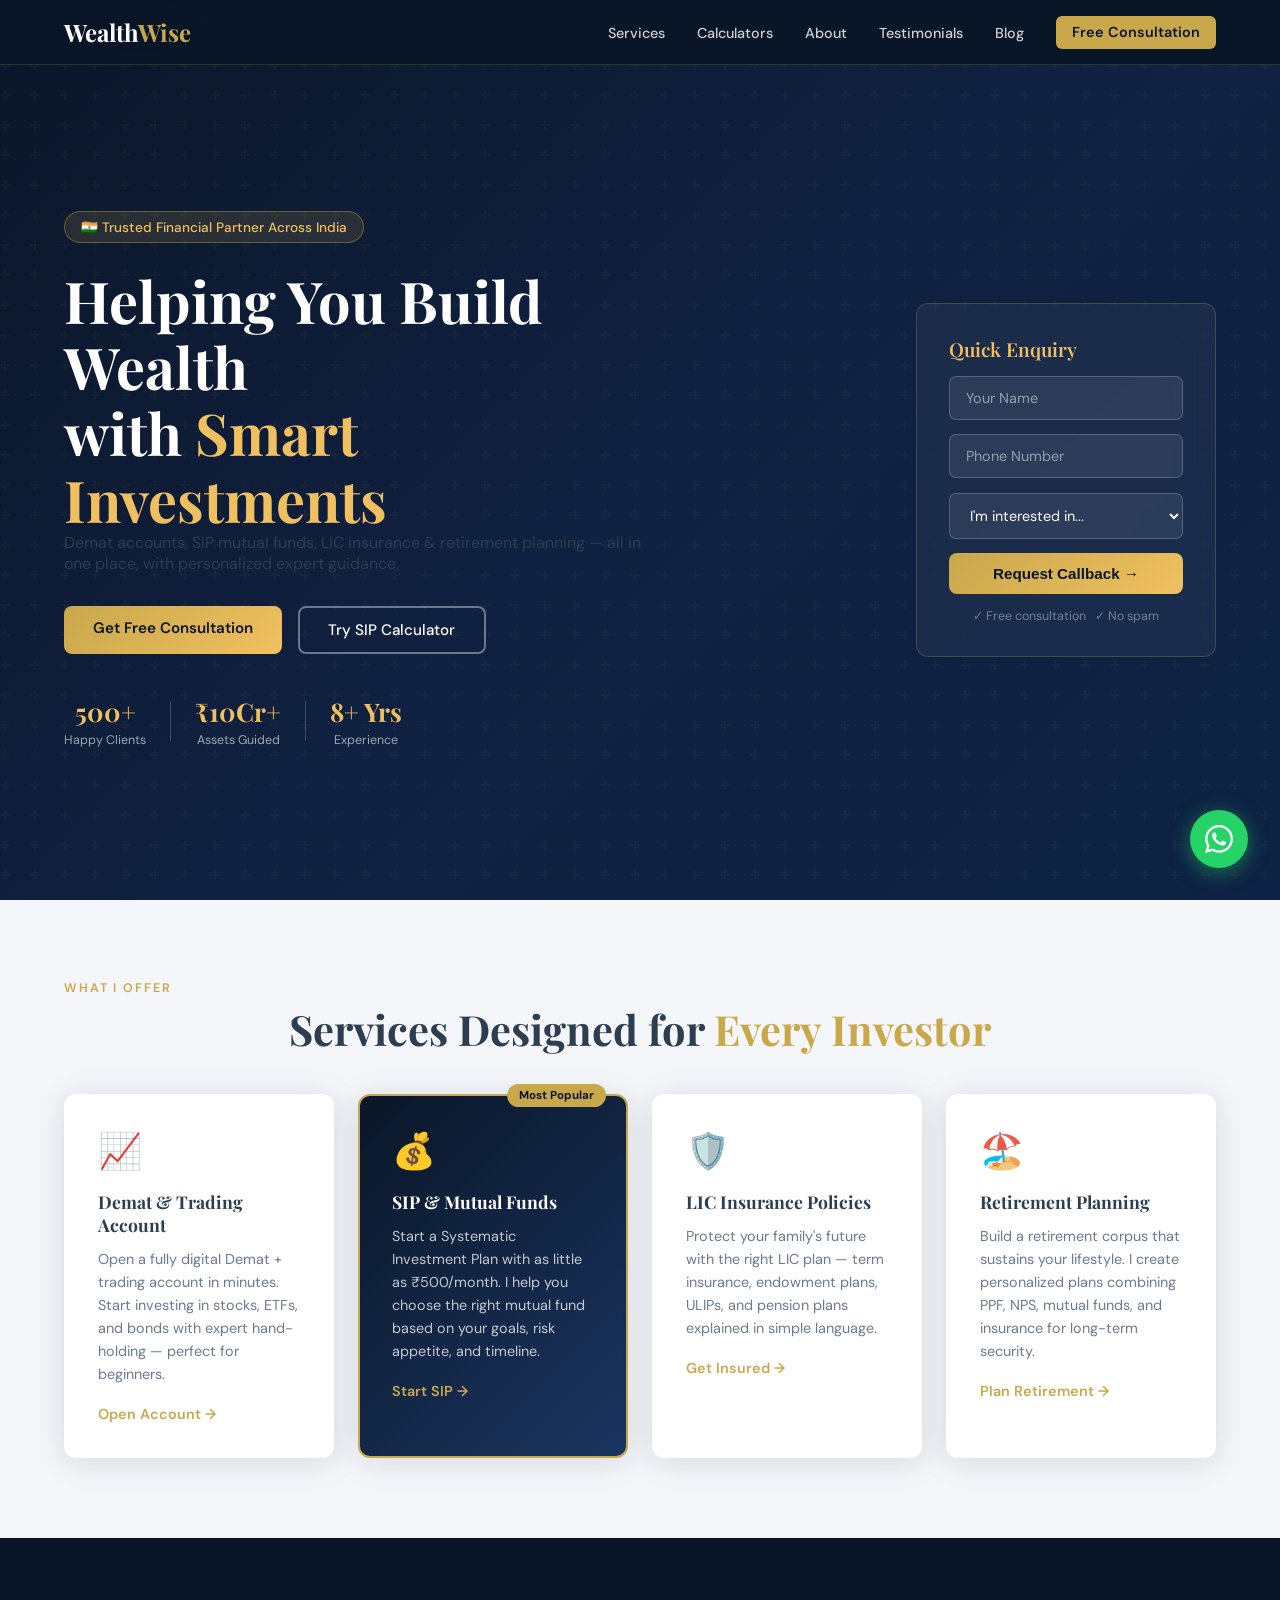
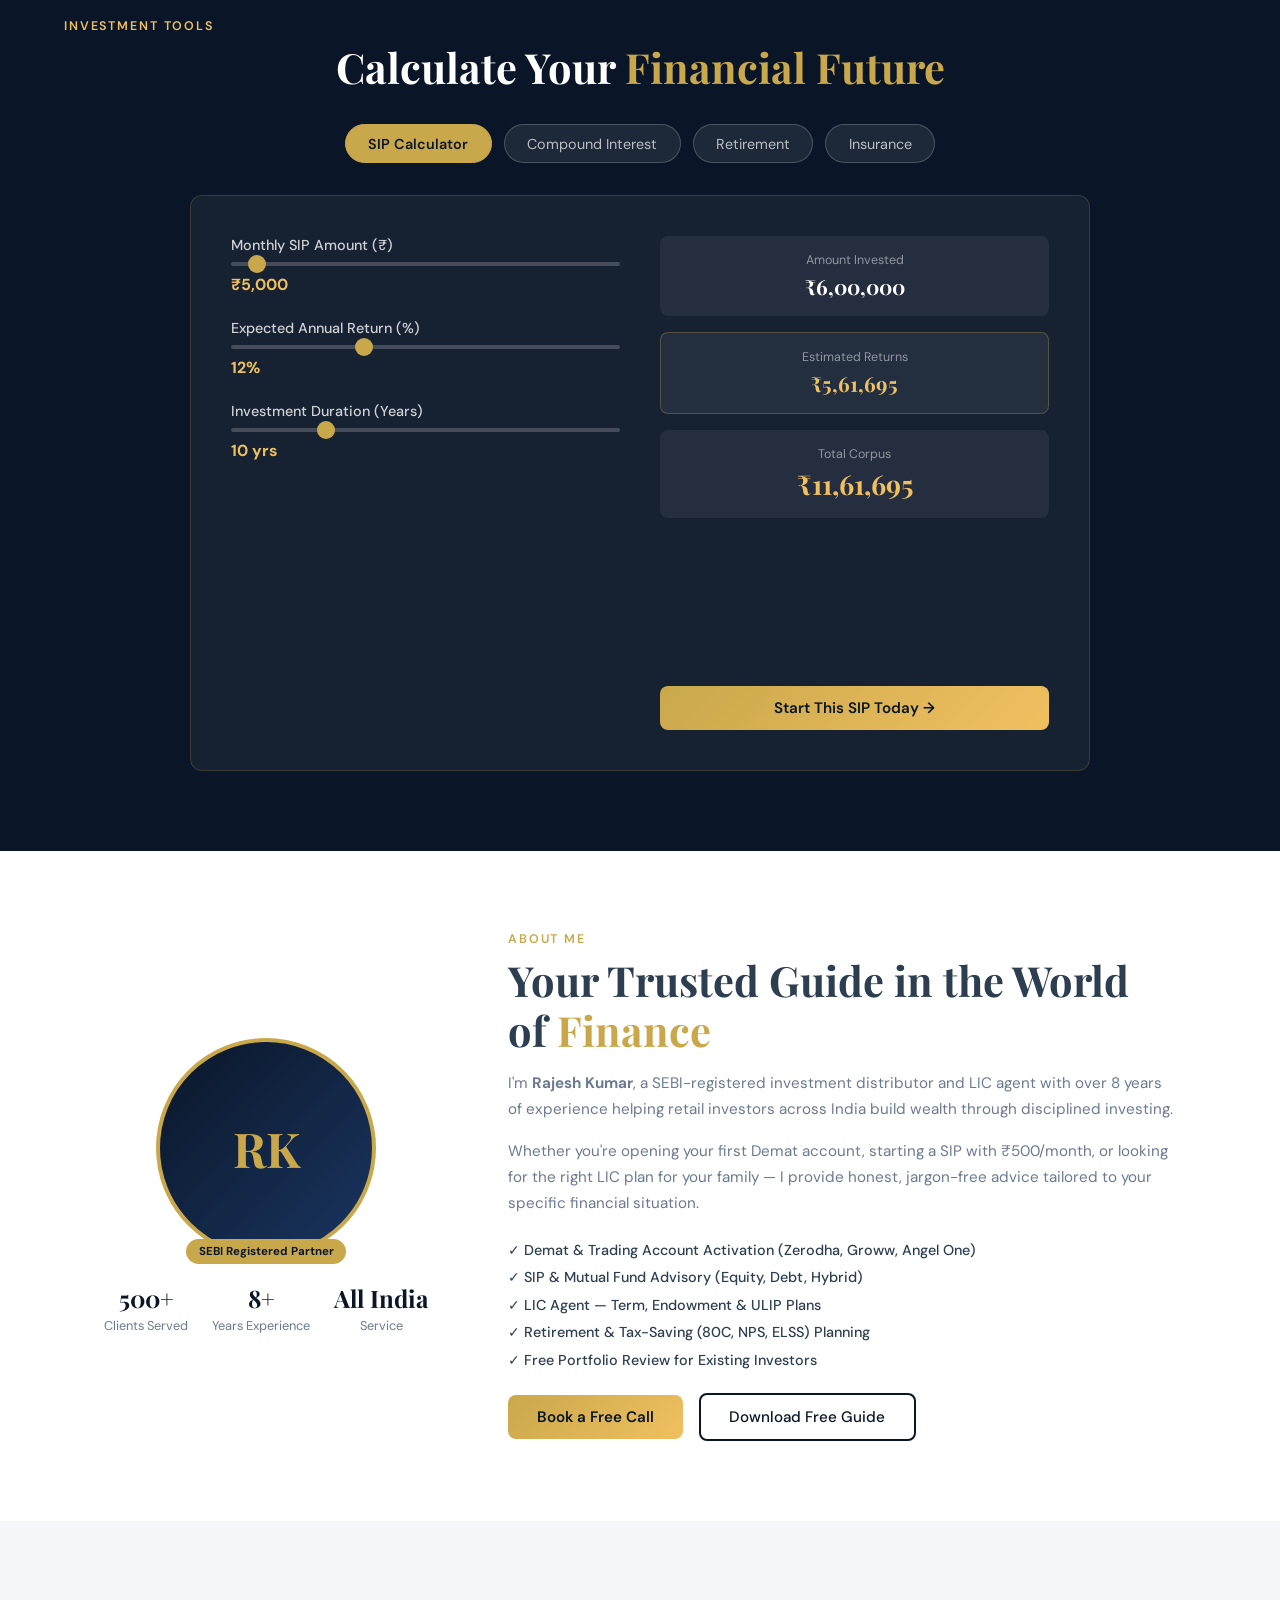
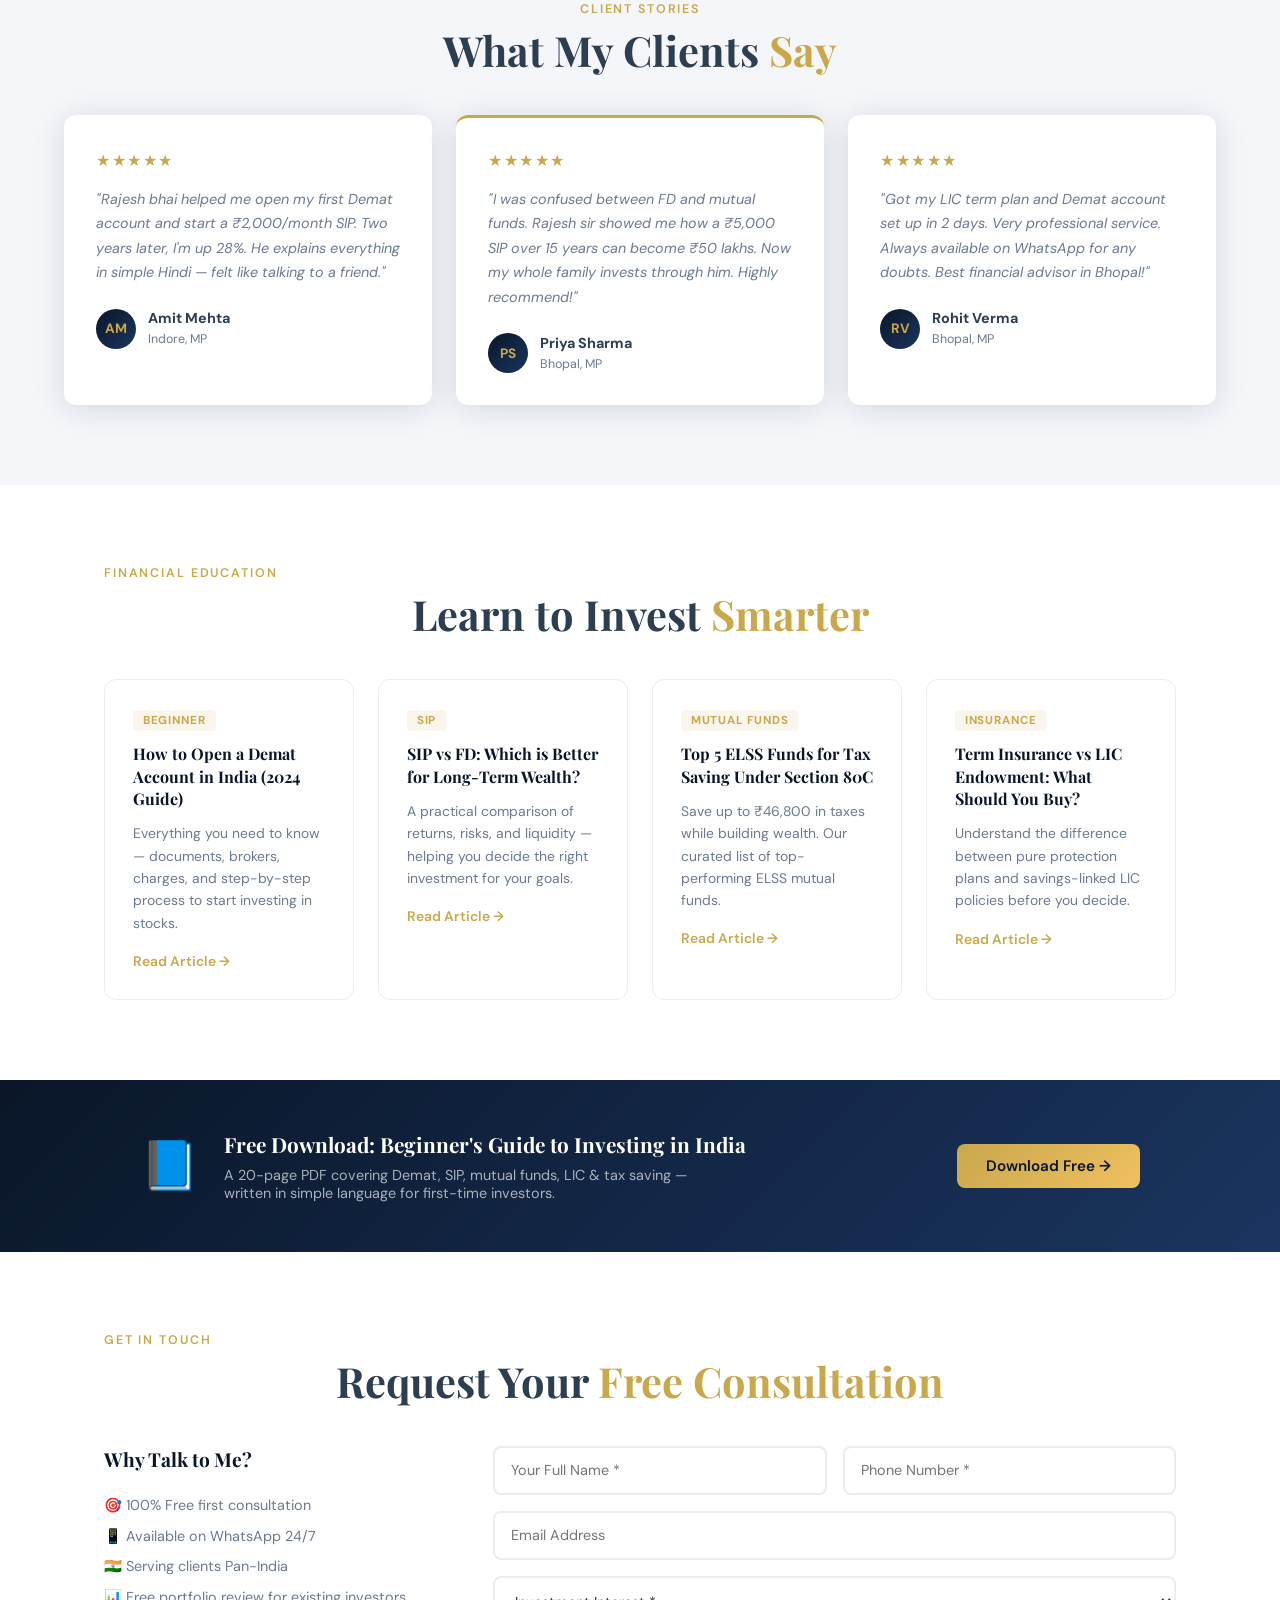
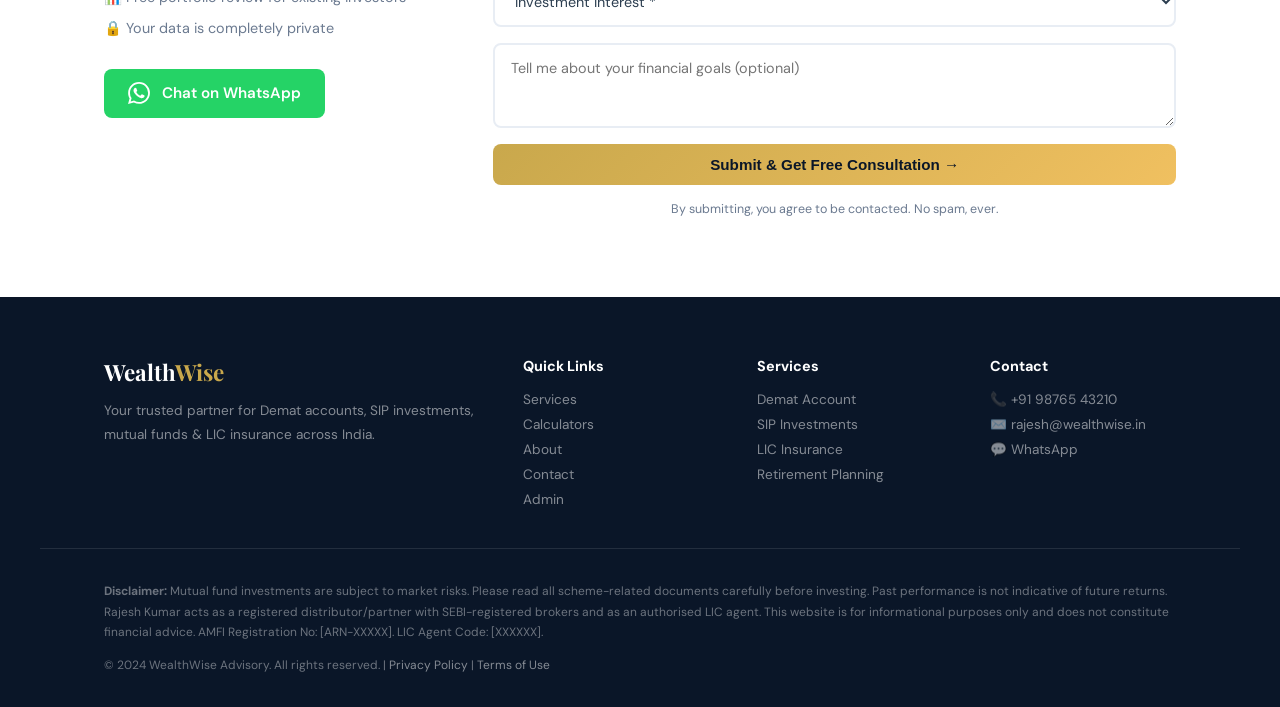
==== index.html @ c95b2fff "Add files via upload" ====
<!DOCTYPE html>
<html lang="en">
<head>
<meta charset="UTF-8">
<meta name="viewport" content="width=device-width,initial-scale=1">
<title>WealthWise Advisory | Demat, SIP & LIC Expert in India</title>
<meta name="description" content="Expert financial consultant helping you open Demat accounts, start SIP investments in mutual funds, and buy LIC insurance. Free consultation available across India.">
<meta name="keywords" content="demat account, SIP investment, mutual funds India, LIC insurance, financial advisor India, stock market beginner">
<link rel="preconnect" href="https://fonts.googleapis.com">
<link href="https://fonts.googleapis.com/css2?family=Playfair+Display:wght@600;700&family=DM+Sans:wght@300;400;500;600&display=swap" rel="stylesheet">
<link rel="stylesheet" href="style.css">
</head>
<body>

<!-- NAV -->
<nav id="nav">
  <div class="logo">Wealth<span>Wise</span></div>
  <ul class="nav-links">
    <li><a href="#services">Services</a></li>
    <li><a href="#tools">Calculators</a></li>
    <li><a href="#about">About</a></li>
    <li><a href="#testimonials">Testimonials</a></li>
    <li><a href="#blog">Blog</a></li>
    <li><a href="#contact" class="nav-cta">Free Consultation</a></li>
  </ul>
  <button class="hamburger" onclick="toggleMenu()">☰</button>
</nav>
<div class="mobile-menu" id="mobileMenu">
  <a href="#services" onclick="toggleMenu()">Services</a>
  <a href="#tools" onclick="toggleMenu()">Calculators</a>
  <a href="#about" onclick="toggleMenu()">About</a>
  <a href="#testimonials" onclick="toggleMenu()">Testimonials</a>
  <a href="#blog" onclick="toggleMenu()">Blog</a>
  <a href="#contact" onclick="toggleMenu()">Free Consultation</a>
</div>

<!-- HERO -->
<section id="hero">
  <div class="hero-bg"></div>
  <div class="hero-content">
    <div class="badge">🇮🇳 Trusted Financial Partner Across India</div>
    <h1>Helping You Build Wealth<br>with <em>Smart Investments</em></h1>
    <p>Demat accounts, SIP mutual funds, LIC insurance & retirement planning — all in one place, with personalized expert guidance.</p>
    <div class="hero-btns">
      <a href="#contact" class="btn-gold">Get Free Consultation</a>
      <a href="#tools" class="btn-outline">Try SIP Calculator</a>
    </div>
    <div class="trust-badges">
      <div class="tb"><span>500+</span><small>Happy Clients</small></div>
      <div class="tb-div"></div>
      <div class="tb"><span>₹10Cr+</span><small>Assets Guided</small></div>
      <div class="tb-div"></div>
      <div class="tb"><span>8+ Yrs</span><small>Experience</small></div>
    </div>
  </div>
  <div class="hero-card">
    <div class="hc-title">Quick Enquiry</div>
    <input type="text" id="hqName" placeholder="Your Name">
    <input type="tel" id="hqPhone" placeholder="Phone Number">
    <select id="hqInterest">
      <option value="">I'm interested in...</option>
      <option>Demat Account</option>
      <option>SIP / Mutual Funds</option>
      <option>LIC Insurance</option>
      <option>Retirement Planning</option>
      <option>Portfolio Review</option>
    </select>
    <button class="btn-gold full" onclick="submitQuickEnquiry()">Request Callback →</button>
    <p class="hc-note">✓ Free consultation &nbsp; ✓ No spam</p>
  </div>
</section>

<!-- SERVICES -->
<section id="services">
  <div class="section-label">What I Offer</div>
  <h2>Services Designed for <em>Every Investor</em></h2>
  <div class="services-grid">
    <div class="svc-card">
      <div class="svc-icon">📈</div>
      <h3>Demat & Trading Account</h3>
      <p>Open a fully digital Demat + trading account in minutes. Start investing in stocks, ETFs, and bonds with expert hand-holding — perfect for beginners.</p>
      <a href="#contact" class="svc-link">Open Account →</a>
    </div>
    <div class="svc-card featured">
      <div class="svc-badge">Most Popular</div>
      <div class="svc-icon">💰</div>
      <h3>SIP & Mutual Funds</h3>
      <p>Start a Systematic Investment Plan with as little as ₹500/month. I help you choose the right mutual fund based on your goals, risk appetite, and timeline.</p>
      <a href="#contact" class="svc-link">Start SIP →</a>
    </div>
    <div class="svc-card">
      <div class="svc-icon">🛡️</div>
      <h3>LIC Insurance Policies</h3>
      <p>Protect your family's future with the right LIC plan — term insurance, endowment plans, ULIPs, and pension plans explained in simple language.</p>
      <a href="#contact" class="svc-link">Get Insured →</a>
    </div>
    <div class="svc-card">
      <div class="svc-icon">🏖️</div>
      <h3>Retirement Planning</h3>
      <p>Build a retirement corpus that sustains your lifestyle. I create personalized plans combining PPF, NPS, mutual funds, and insurance for long-term security.</p>
      <a href="#contact" class="svc-link">Plan Retirement →</a>
    </div>
  </div>
</section>

<!-- TOOLS / CALCULATORS -->
<section id="tools">
  <div class="section-label">Investment Tools</div>
  <h2>Calculate Your <em>Financial Future</em></h2>
  <div class="calc-tabs">
    <button class="tab active" onclick="showCalc('sip')">SIP Calculator</button>
    <button class="tab" onclick="showCalc('compound')">Compound Interest</button>
    <button class="tab" onclick="showCalc('retire')">Retirement</button>
    <button class="tab" onclick="showCalc('insurance')">Insurance</button>
  </div>

  <!-- SIP -->
  <div class="calc-box" id="calc-sip">
    <div class="calc-inputs">
      <label>Monthly SIP Amount (₹)<input type="range" id="sipAmt" min="500" max="100000" step="500" value="5000" oninput="calcSIP()"><span id="sipAmtV">₹5,000</span></label>
      <label>Expected Annual Return (%)<input type="range" id="sipRate" min="6" max="24" step="0.5" value="12" oninput="calcSIP()"><span id="sipRateV">12%</span></label>
      <label>Investment Duration (Years)<input type="range" id="sipYrs" min="1" max="40" step="1" value="10" oninput="calcSIP()"><span id="sipYrsV">10 yrs</span></label>
    </div>
    <div class="calc-result">
      <div class="cr-item"><small>Amount Invested</small><strong id="sipInv">₹6,00,000</strong></div>
      <div class="cr-item gold"><small>Estimated Returns</small><strong id="sipRet">₹5,16,584</strong></div>
      <div class="cr-item big"><small>Total Corpus</small><strong id="sipTotal">₹11,16,584</strong></div>
      <canvas id="sipChart" width="220" height="220"></canvas>
      <a href="#contact" class="btn-gold full mt">Start This SIP Today →</a>
    </div>
  </div>

  <!-- Compound -->
  <div class="calc-box hidden" id="calc-compound">
    <div class="calc-inputs">
      <label>Principal Amount (₹)<input type="range" id="ciPrinc" min="10000" max="5000000" step="10000" value="100000" oninput="calcCI()"><span id="ciPrincV">₹1,00,000</span></label>
      <label>Annual Interest Rate (%)<input type="range" id="ciRate" min="4" max="20" step="0.5" value="12" oninput="calcCI()"><span id="ciRateV">12%</span></label>
      <label>Duration (Years)<input type="range" id="ciYrs" min="1" max="40" step="1" value="10" oninput="calcCI()"><span id="ciYrsV">10 yrs</span></label>
    </div>
    <div class="calc-result">
      <div class="cr-item"><small>Principal</small><strong id="ciPrincR">₹1,00,000</strong></div>
      <div class="cr-item gold"><small>Interest Earned</small><strong id="ciInt">₹2,10,585</strong></div>
      <div class="cr-item big"><small>Maturity Amount</small><strong id="ciTotal">₹3,10,585</strong></div>
      <canvas id="ciChart" width="220" height="220"></canvas>
      <a href="#contact" class="btn-gold full mt">Start Investing Today →</a>
    </div>
  </div>

  <!-- Retirement -->
  <div class="calc-box hidden" id="calc-retire">
    <div class="calc-inputs">
      <label>Current Age<input type="range" id="rAge" min="20" max="55" step="1" value="30" oninput="calcRetire()"><span id="rAgeV">30 yrs</span></label>
      <label>Retirement Age<input type="range" id="rRetAge" min="50" max="70" step="1" value="60" oninput="calcRetire()"><span id="rRetAgeV">60 yrs</span></label>
      <label>Monthly Expenses Today (₹)<input type="range" id="rExp" min="10000" max="200000" step="5000" value="30000" oninput="calcRetire()"><span id="rExpV">₹30,000</span></label>
      <label>Expected Return (%)<input type="range" id="rRet" min="6" max="18" step="0.5" value="12" oninput="calcRetire()"><span id="rRetV">12%</span></label>
    </div>
    <div class="calc-result">
      <div class="cr-item"><small>Years to Retire</small><strong id="rYrs">30</strong></div>
      <div class="cr-item gold"><small>Monthly SIP Needed</small><strong id="rSIP">₹8,245</strong></div>
      <div class="cr-item big"><small>Retirement Corpus</small><strong id="rCorpus">₹2.8 Cr</strong></div>
      <a href="#contact" class="btn-gold full mt">Plan My Retirement →</a>
    </div>
  </div>

  <!-- Insurance -->
  <div class="calc-box hidden" id="calc-insurance">
    <div class="calc-inputs">
      <label>Annual Income (₹)<input type="range" id="insInc" min="200000" max="5000000" step="50000" value="600000" oninput="calcIns()"><span id="insIncV">₹6,00,000</span></label>
      <label>Number of Dependents<input type="range" id="insDep" min="0" max="6" step="1" value="2" oninput="calcIns()"><span id="insDepV">2</span></label>
      <label>Current Age<input type="range" id="insAge" min="18" max="55" step="1" value="30" oninput="calcIns()"><span id="insAgeV">30 yrs</span></label>
    </div>
    <div class="calc-result">
      <div class="cr-item big"><small>Recommended Cover</small><strong id="insCover">₹72,00,000</strong></div>
      <div class="cr-item gold"><small>Approx. Premium/yr</small><strong id="insPrem">₹14,400</strong></div>
      <div class="cr-item"><small>Cover = Income × </small><strong>12x</strong></div>
      <a href="#contact" class="btn-gold full mt">Get My Insurance Plan →</a>
    </div>
  </div>
</section>

<!-- ABOUT -->
<section id="about">
  <div class="about-img">
    <div class="about-avatar">
      <div class="aa-initials">RK</div>
      <div class="aa-badge">SEBI Registered Partner</div>
    </div>
    <div class="about-stats">
      <div class="as-item"><strong>500+</strong><span>Clients Served</span></div>
      <div class="as-item"><strong>8+</strong><span>Years Experience</span></div>
      <div class="as-item"><strong>All India</strong><span>Service</span></div>
    </div>
  </div>
  <div class="about-text">
    <div class="section-label">About Me</div>
    <h2>Your Trusted Guide in the World of <em>Finance</em></h2>
    <p>I'm <strong>Rajesh Kumar</strong>, a SEBI-registered investment distributor and LIC agent with over 8 years of experience helping retail investors across India build wealth through disciplined investing.</p>
    <p>Whether you're opening your first Demat account, starting a SIP with ₹500/month, or looking for the right LIC plan for your family — I provide honest, jargon-free advice tailored to your specific financial situation.</p>
    <ul class="about-list">
      <li>✓ Demat & Trading Account Activation (Zerodha, Groww, Angel One)</li>
      <li>✓ SIP & Mutual Fund Advisory (Equity, Debt, Hybrid)</li>
      <li>✓ LIC Agent — Term, Endowment & ULIP Plans</li>
      <li>✓ Retirement & Tax-Saving (80C, NPS, ELSS) Planning</li>
      <li>✓ Free Portfolio Review for Existing Investors</li>
    </ul>
    <a href="#contact" class="btn-gold">Book a Free Call</a>
    <a href="beginner-guide.html" class="btn-outline">Download Free Guide</a>
  </div>
</section>

<!-- TESTIMONIALS -->
<section id="testimonials">
  <div class="section-label">Client Stories</div>
  <h2>What My Clients <em>Say</em></h2>
  <div class="testi-grid">
    <div class="testi-card">
      <div class="stars">★★★★★</div>
      <p>"Rajesh bhai helped me open my first Demat account and start a ₹2,000/month SIP. Two years later, I'm up 28%. He explains everything in simple Hindi — felt like talking to a friend."</p>
      <div class="testi-author"><div class="ta-avatar">AM</div><div><strong>Amit Mehta</strong><small>Indore, MP</small></div></div>
    </div>
    <div class="testi-card featured">
      <div class="stars">★★★★★</div>
      <p>"I was confused between FD and mutual funds. Rajesh sir showed me how a ₹5,000 SIP over 15 years can become ₹50 lakhs. Now my whole family invests through him. Highly recommend!"</p>
      <div class="testi-author"><div class="ta-avatar">PS</div><div><strong>Priya Sharma</strong><small>Bhopal, MP</small></div></div>
    </div>
    <div class="testi-card">
      <div class="stars">★★★★★</div>
      <p>"Got my LIC term plan and Demat account set up in 2 days. Very professional service. Always available on WhatsApp for any doubts. Best financial advisor in Bhopal!"</p>
      <div class="testi-author"><div class="ta-avatar">RV</div><div><strong>Rohit Verma</strong><small>Bhopal, MP</small></div></div>
    </div>
  </div>
</section>

<!-- BLOG -->
<section id="blog">
  <div class="section-label">Financial Education</div>
  <h2>Learn to Invest <em>Smarter</em></h2>
  <div class="blog-grid">
    <div class="blog-card">
      <div class="blog-tag">Beginner</div>
      <h3>How to Open a Demat Account in India (2024 Guide)</h3>
      <p>Everything you need to know — documents, brokers, charges, and step-by-step process to start investing in stocks.</p>
      <a href="#contact" class="blog-link">Read Article →</a>
    </div>
    <div class="blog-card">
      <div class="blog-tag">SIP</div>
      <h3>SIP vs FD: Which is Better for Long-Term Wealth?</h3>
      <p>A practical comparison of returns, risks, and liquidity — helping you decide the right investment for your goals.</p>
      <a href="#contact" class="blog-link">Read Article →</a>
    </div>
    <div class="blog-card">
      <div class="blog-tag">Mutual Funds</div>
      <h3>Top 5 ELSS Funds for Tax Saving Under Section 80C</h3>
      <p>Save up to ₹46,800 in taxes while building wealth. Our curated list of top-performing ELSS mutual funds.</p>
      <a href="#contact" class="blog-link">Read Article →</a>
    </div>
    <div class="blog-card">
      <div class="blog-tag">Insurance</div>
      <h3>Term Insurance vs LIC Endowment: What Should You Buy?</h3>
      <p>Understand the difference between pure protection plans and savings-linked LIC policies before you decide.</p>
      <a href="#contact" class="blog-link">Read Article →</a>
    </div>
  </div>
</section>

<!-- FREE GUIDE CTA -->
<section id="guide-cta">
  <div class="guide-box">
    <div class="guide-left">
      <div class="guide-icon">📘</div>
      <div>
        <h3>Free Download: Beginner's Guide to Investing in India</h3>
        <p>A 20-page PDF covering Demat, SIP, mutual funds, LIC & tax saving — written in simple language for first-time investors.</p>
      </div>
    </div>
    <a href="#contact" class="btn-gold">Download Free →</a>
  </div>
</section>

<!-- CONTACT FORM -->
<section id="contact">
  <div class="section-label">Get In Touch</div>
  <h2>Request Your <em>Free Consultation</em></h2>
  <div class="contact-wrap">
    <div class="contact-info">
      <h3>Why Talk to Me?</h3>
      <ul>
        <li>🎯 100% Free first consultation</li>
        <li>📱 Available on WhatsApp 24/7</li>
        <li>🇮🇳 Serving clients Pan-India</li>
        <li>📊 Free portfolio review for existing investors</li>
        <li>🔒 Your data is completely private</li>
      </ul>
      <a href="https://wa.me/919876543210?text=Hi!%20I%20want%20a%20free%20financial%20consultation." class="whatsapp-btn" target="_blank">
        <svg width="22" height="22" viewBox="0 0 24 24" fill="currentColor"><path d="M17.472 14.382c-.297-.149-1.758-.867-2.03-.967-.273-.099-.471-.148-.67.15-.197.297-.767.966-.94 1.164-.173.199-.347.223-.644.075-.297-.15-1.255-.463-2.39-1.475-.883-.788-1.48-1.761-1.653-2.059-.173-.297-.018-.458.13-.606.134-.133.298-.347.446-.52.149-.174.198-.298.298-.497.099-.198.05-.371-.025-.52-.075-.149-.669-1.612-.916-2.207-.242-.579-.487-.5-.669-.51-.173-.008-.371-.01-.57-.01-.198 0-.52.074-.792.372-.272.297-1.04 1.016-1.04 2.479 0 1.462 1.065 2.875 1.213 3.074.149.198 2.096 3.2 5.077 4.487.709.306 1.262.489 1.694.625.712.227 1.36.195 1.871.118.571-.085 1.758-.719 2.006-1.413.248-.694.248-1.289.173-1.413-.074-.124-.272-.198-.57-.347m-5.421 7.403h-.004a9.87 9.87 0 01-5.031-1.378l-.361-.214-3.741.982.998-3.648-.235-.374a9.86 9.86 0 01-1.51-5.26c.001-5.45 4.436-9.884 9.888-9.884 2.64 0 5.122 1.03 6.988 2.898a9.825 9.825 0 012.893 6.994c-.003 5.45-4.437 9.884-9.885 9.884m8.413-18.297A11.815 11.815 0 0012.05 0C5.495 0 .16 5.335.157 11.892c0 2.096.547 4.142 1.588 5.945L.057 24l6.305-1.654a11.882 11.882 0 005.683 1.448h.005c6.554 0 11.89-5.335 11.893-11.893a11.821 11.821 0 00-3.48-8.413z"/></svg>
        Chat on WhatsApp
      </a>
    </div>
    <form class="contact-form" onsubmit="submitForm(event)">
      <div class="form-row">
        <input type="text" name="name" placeholder="Your Full Name *" required>
        <input type="tel" name="phone" placeholder="Phone Number *" required>
      </div>
      <input type="email" name="email" placeholder="Email Address">
      <select name="interest" required>
        <option value="">Investment Interest *</option>
        <option>Open Demat Account</option>
        <option>Start SIP / Mutual Fund</option>
        <option>Buy LIC Insurance</option>
        <option>Retirement Planning</option>
        <option>Free Portfolio Review</option>
        <option>Download Free Guide</option>
        <option>General Query</option>
      </select>
      <textarea name="message" placeholder="Tell me about your financial goals (optional)" rows="3"></textarea>
      <button type="submit" class="btn-gold full">Submit & Get Free Consultation →</button>
      <p class="form-note">By submitting, you agree to be contacted. No spam, ever.</p>
      <div id="formMsg" class="form-success hidden">✅ Thank you! I'll call you within 24 hours.</div>
    </form>
  </div>
</section>

<!-- FOOTER -->
<footer>
  <div class="footer-top">
    <div class="footer-brand">
      <div class="logo">Wealth<span>Wise</span></div>
      <p>Your trusted partner for Demat accounts, SIP investments, mutual funds & LIC insurance across India.</p>
    </div>
    <div class="footer-links">
      <strong>Quick Links</strong>
      <a href="#services">Services</a>
      <a href="#tools">Calculators</a>
      <a href="#about">About</a>
      <a href="#contact">Contact</a>
      <a href="admin.html">Admin</a>
    </div>
    <div class="footer-links">
      <strong>Services</strong>
      <a href="#services">Demat Account</a>
      <a href="#services">SIP Investments</a>
      <a href="#services">LIC Insurance</a>
      <a href="#services">Retirement Planning</a>
    </div>
    <div class="footer-contact">
      <strong>Contact</strong>
      <a href="tel:+919876543210">📞 +91 98765 43210</a>
      <a href="mailto:rajesh@wealthwise.in">✉️ rajesh@wealthwise.in</a>
      <a href="https://wa.me/919876543210" target="_blank">💬 WhatsApp</a>
    </div>
  </div>
  <div class="footer-disclaimer">
    <p><strong>Disclaimer:</strong> Mutual fund investments are subject to market risks. Please read all scheme-related documents carefully before investing. Past performance is not indicative of future returns. Rajesh Kumar acts as a registered distributor/partner with SEBI-registered brokers and as an authorised LIC agent. This website is for informational purposes only and does not constitute financial advice. AMFI Registration No: [ARN-XXXXX]. LIC Agent Code: [XXXXXX].</p>
    <p>© 2024 WealthWise Advisory. All rights reserved. | <a href="#">Privacy Policy</a> | <a href="#">Terms of Use</a></p>
  </div>
</footer>

<!-- WhatsApp Floating Button -->
<a href="https://wa.me/919876543210?text=Hi!%20I%20want%20a%20free%20financial%20consultation." class="wa-float" target="_blank" title="Chat on WhatsApp">
  <svg width="28" height="28" viewBox="0 0 24 24" fill="white"><path d="M17.472 14.382c-.297-.149-1.758-.867-2.03-.967-.273-.099-.471-.148-.67.15-.197.297-.767.966-.94 1.164-.173.199-.347.223-.644.075-.297-.15-1.255-.463-2.39-1.475-.883-.788-1.48-1.761-1.653-2.059-.173-.297-.018-.458.13-.606.134-.133.298-.347.446-.52.149-.174.198-.298.298-.497.099-.198.05-.371-.025-.52-.075-.149-.669-1.612-.916-2.207-.242-.579-.487-.5-.669-.51-.173-.008-.371-.01-.57-.01-.198 0-.52.074-.792.372-.272.297-1.04 1.016-1.04 2.479 0 1.462 1.065 2.875 1.213 3.074.149.198 2.096 3.2 5.077 4.487.709.306 1.262.489 1.694.625.712.227 1.36.195 1.871.118.571-.085 1.758-.719 2.006-1.413.248-.694.248-1.289.173-1.413-.074-.124-.272-.198-.57-.347m-5.421 7.403h-.004a9.87 9.87 0 01-5.031-1.378l-.361-.214-3.741.982.998-3.648-.235-.374a9.86 9.86 0 01-1.51-5.26c.001-5.45 4.436-9.884 9.888-9.884 2.64 0 5.122 1.03 6.988 2.898a9.825 9.825 0 012.893 6.994c-.003 5.45-4.437 9.884-9.885 9.884m8.413-18.297A11.815 11.815 0 0012.05 0C5.495 0 .16 5.335.157 11.892c0 2.096.547 4.142 1.588 5.945L.057 24l6.305-1.654a11.882 11.882 0 005.683 1.448h.005c6.554 0 11.89-5.335 11.893-11.893a11.821 11.821 0 00-3.48-8.413z"/></svg>
</a>

<script src="app.js"></script>
</body>
</html>
---- style.css ----
:root {
  --navy: #0a1628;
  --navy2: #102040;
  --blue: #1a3560;
  --gold: #c9a84c;
  --gold2: #f0c060;
  --white: #ffffff;
  --grey: #f4f6fa;
  --text: #2c3e50;
  --muted: #6b7a90;
  --r: 12px;
  --shadow: 0 4px 32px rgba(10,22,40,.13);
}
*{margin:0;padding:0;box-sizing:border-box}
html{scroll-behavior:smooth}
body{font-family:'DM Sans',sans-serif;color:var(--text);background:#fff;overflow-x:hidden}
h1,h2,h3{font-family:'Playfair Display',serif}
h1{font-size:clamp(2rem,5vw,3.6rem);line-height:1.15;color:#fff}
h2{font-size:clamp(1.6rem,4vw,2.6rem);line-height:1.2;margin-bottom:1rem}
h2 em{color:var(--gold);font-style:normal}
h1 em{color:var(--gold2);font-style:normal}
a{text-decoration:none;color:inherit}
img{max-width:100%}
section{padding:80px 5%;max-width:1200px;margin:0 auto}

/* NAV */
#nav{position:fixed;top:0;left:0;right:0;z-index:999;display:flex;align-items:center;justify-content:space-between;padding:1rem 5%;background:rgba(10,22,40,.96);backdrop-filter:blur(12px);border-bottom:1px solid rgba(201,168,76,.2)}
.logo{font-family:'Playfair Display',serif;font-size:1.5rem;font-weight:700;color:#fff}
.logo span{color:var(--gold)}
.nav-links{display:flex;gap:2rem;list-style:none}
.nav-links a{color:rgba(255,255,255,.8);font-size:.9rem;font-weight:500;transition:.2s}
.nav-links a:hover{color:var(--gold)}
.nav-cta{background:var(--gold);color:var(--navy)!important;padding:.45rem 1rem;border-radius:6px;font-weight:600!important}
.hamburger{display:none;background:none;border:none;color:#fff;font-size:1.5rem;cursor:pointer}
.mobile-menu{display:none;position:fixed;top:64px;left:0;right:0;background:var(--navy);z-index:998;flex-direction:column;padding:1.5rem 5%}
.mobile-menu a{color:rgba(255,255,255,.85);padding:.75rem 0;border-bottom:1px solid rgba(255,255,255,.08);font-size:1rem}
.mobile-menu.open{display:flex}

/* HERO */
#hero{max-width:100%;padding:0;display:flex;align-items:center;justify-content:space-between;min-height:100vh;background:linear-gradient(135deg,var(--navy) 0%,var(--navy2) 50%,#0d2244 100%);position:relative;overflow:hidden;padding:120px 5% 60px;gap:3rem}
.hero-bg{position:absolute;inset:0;background:url("data:image/svg+xml,%3Csvg width='60' height='60' viewBox='0 0 60 60' xmlns='http://www.w3.org/2000/svg'%3E%3Cg fill='none' fill-rule='evenodd'%3E%3Cg fill='%23c9a84c' fill-opacity='0.04'%3E%3Cpath d='M36 34v-4h-2v4h-4v2h4v4h2v-4h4v-2h-4zm0-30V0h-2v4h-4v2h4v4h2V6h4V4h-4zM6 34v-4H4v4H0v2h4v4h2v-4h4v-2H6zM6 4V0H4v4H0v2h4v4h2V6h4V4H6z'/%3E%3C/g%3E%3C/g%3E%3C/svg%3E")}
.hero-content{flex:1;max-width:600px;z-index:1}
.badge{display:inline-block;background:rgba(201,168,76,.15);border:1px solid rgba(201,168,76,.4);color:var(--gold2);padding:.4rem 1rem;border-radius:50px;font-size:.85rem;font-weight:500;margin-bottom:1.5rem}
.hero-btns{display:flex;gap:1rem;flex-wrap:wrap;margin-top:2rem}
.btn-gold{background:linear-gradient(135deg,var(--gold),var(--gold2));color:var(--navy);padding:.75rem 1.8rem;border-radius:8px;font-weight:600;font-size:.95rem;transition:.2s;display:inline-block;border:none;cursor:pointer}
.btn-gold:hover{transform:translateY(-2px);box-shadow:0 6px 24px rgba(201,168,76,.4)}
.btn-gold.full{width:100%;text-align:center}
.btn-gold.mt{margin-top:1rem}
.btn-outline{border:2px solid rgba(255,255,255,.4);color:#fff;padding:.75rem 1.8rem;border-radius:8px;font-weight:500;font-size:.95rem;transition:.2s;display:inline-block}
.btn-outline:hover{border-color:var(--gold);color:var(--gold)}
.trust-badges{display:flex;align-items:center;gap:1.5rem;margin-top:2.5rem}
.tb{text-align:center}
.tb span{display:block;font-family:'Playfair Display',serif;font-size:1.6rem;font-weight:700;color:var(--gold2)}
.tb small{color:rgba(255,255,255,.6);font-size:.78rem}
.tb-div{width:1px;height:40px;background:rgba(255,255,255,.2)}

/* HERO CARD */
.hero-card{background:rgba(255,255,255,.05);backdrop-filter:blur(20px);border:1px solid rgba(201,168,76,.25);border-radius:var(--r);padding:2rem;min-width:300px;max-width:360px;z-index:1;display:flex;flex-direction:column;gap:.9rem}
.hc-title{font-family:'Playfair Display',serif;color:var(--gold2);font-size:1.2rem;font-weight:600}
.hero-card input,.hero-card select{background:rgba(255,255,255,.08);border:1px solid rgba(255,255,255,.2);border-radius:7px;padding:.75rem 1rem;color:#fff;font-size:.9rem;font-family:'DM Sans',sans-serif;width:100%}
.hero-card input::placeholder{color:rgba(255,255,255,.5)}
.hero-card select option{background:var(--navy);color:#fff}
.hc-note{color:rgba(255,255,255,.4);font-size:.78rem;text-align:center}

/* SECTION LABEL */
.section-label{font-size:.78rem;font-weight:600;letter-spacing:.15em;text-transform:uppercase;color:var(--gold);margin-bottom:.5rem}

/* SERVICES */
#services{background:var(--grey);max-width:100%;padding:80px 5%}
#services>*{max-width:1200px;margin-left:auto;margin-right:auto}
#services h2{text-align:center;max-width:1200px;margin:0 auto 2.5rem}
.services-grid{display:grid;grid-template-columns:repeat(auto-fit,minmax(240px,1fr));gap:1.5rem;max-width:1200px;margin:0 auto}
.svc-card{background:#fff;border-radius:var(--r);padding:2rem;position:relative;transition:.3s;border:2px solid transparent;box-shadow:var(--shadow)}
.svc-card:hover{transform:translateY(-4px);border-color:var(--gold);box-shadow:0 8px 40px rgba(201,168,76,.15)}
.svc-card.featured{background:linear-gradient(135deg,var(--navy),var(--blue));color:#fff;border-color:var(--gold)}
.svc-card.featured h3,.svc-card.featured p{color:#fff}
.svc-badge{position:absolute;top:-12px;right:20px;background:var(--gold);color:var(--navy);font-size:.72rem;font-weight:700;padding:.25rem .75rem;border-radius:50px}
.svc-icon{font-size:2.2rem;margin-bottom:1rem}
.svc-card h3{font-size:1.1rem;margin-bottom:.75rem}
.svc-card p{font-size:.9rem;color:var(--muted);line-height:1.6}
.svc-card.featured p{color:rgba(255,255,255,.75)}
.svc-link{display:inline-block;margin-top:1.2rem;color:var(--gold);font-weight:600;font-size:.9rem}

/* TOOLS */
#tools{background:var(--navy);max-width:100%;padding:80px 5%}
#tools .section-label{color:var(--gold2)}
#tools h2{color:#fff;text-align:center;max-width:1200px;margin:0 auto 2rem}
.calc-tabs{display:flex;gap:.75rem;flex-wrap:wrap;justify-content:center;margin-bottom:2rem;max-width:1200px;margin-left:auto;margin-right:auto}
.tab{background:rgba(255,255,255,.08);border:1px solid rgba(255,255,255,.2);color:rgba(255,255,255,.7);padding:.6rem 1.4rem;border-radius:50px;cursor:pointer;font-family:'DM Sans',sans-serif;font-size:.9rem;transition:.2s}
.tab.active,.tab:hover{background:var(--gold);color:var(--navy);border-color:var(--gold);font-weight:600}
.calc-box{max-width:900px;margin:0 auto;display:grid;grid-template-columns:1fr 1fr;gap:2.5rem;background:rgba(255,255,255,.05);border:1px solid rgba(201,168,76,.2);border-radius:var(--r);padding:2.5rem}
.calc-box.hidden{display:none}
.calc-inputs{display:flex;flex-direction:column;gap:1.5rem}
.calc-inputs label{color:rgba(255,255,255,.8);font-size:.9rem;font-weight:500;display:flex;flex-direction:column;gap:.5rem}
.calc-inputs input[type=range]{-webkit-appearance:none;height:4px;background:rgba(255,255,255,.2);border-radius:2px;outline:none}
.calc-inputs input[type=range]::-webkit-slider-thumb{-webkit-appearance:none;width:18px;height:18px;background:var(--gold);border-radius:50%;cursor:pointer}
.calc-inputs span{color:var(--gold2);font-weight:700;font-size:1rem}
.calc-result{display:flex;flex-direction:column;gap:1rem;align-items:center}
.cr-item{width:100%;background:rgba(255,255,255,.06);border-radius:8px;padding:1rem;text-align:center}
.cr-item small{display:block;color:rgba(255,255,255,.5);font-size:.78rem;margin-bottom:.25rem}
.cr-item strong{font-size:1.3rem;color:#fff;font-family:'Playfair Display',serif}
.cr-item.gold{border:1px solid rgba(201,168,76,.3)}
.cr-item.gold strong{color:var(--gold2)}
.cr-item.big strong{font-size:1.7rem;color:var(--gold2)}
#sipChart,#ciChart{width:120px!important;height:120px!important;margin:0 auto}

/* ABOUT */
#about{display:flex;align-items:center;gap:5rem;max-width:1200px;margin:0 auto;padding:80px 5%}
.about-img{flex:0 0 auto}
.about-avatar{width:220px;height:220px;background:linear-gradient(135deg,var(--navy),var(--blue));border-radius:50%;display:flex;flex-direction:column;align-items:center;justify-content:center;border:4px solid var(--gold);position:relative;margin:0 auto 1.5rem}
.aa-initials{font-family:'Playfair Display',serif;font-size:3rem;color:var(--gold);font-weight:700}
.aa-badge{position:absolute;bottom:-10px;background:var(--gold);color:var(--navy);font-size:.72rem;font-weight:700;padding:.3rem .8rem;border-radius:50px;white-space:nowrap}
.about-stats{display:flex;gap:1.5rem;justify-content:center;flex-wrap:wrap}
.as-item{text-align:center}
.as-item strong{display:block;font-family:'Playfair Display',serif;font-size:1.5rem;color:var(--navy);font-weight:700}
.as-item span{font-size:.8rem;color:var(--muted)}
.about-text{flex:1}
.about-text p{color:var(--muted);line-height:1.7;margin-bottom:1rem;font-size:.95rem}
.about-list{list-style:none;margin:1.5rem 0;display:flex;flex-direction:column;gap:.6rem}
.about-list li{font-size:.9rem;color:var(--text);font-weight:500}
.about-text .btn-outline{margin-left:.75rem;border-color:var(--navy);color:var(--navy);margin-top:0}
.about-text .btn-outline:hover{border-color:var(--gold);color:var(--gold)}

/* TESTIMONIALS */
#testimonials{background:var(--grey);max-width:100%;padding:80px 5%}
#testimonials h2{text-align:center;max-width:1200px;margin:0 auto 2.5rem}
#testimonials .section-label{text-align:center;max-width:1200px;margin:0 auto .5rem}
.testi-grid{display:grid;grid-template-columns:repeat(auto-fit,minmax(260px,1fr));gap:1.5rem;max-width:1200px;margin:0 auto}
.testi-card{background:#fff;border-radius:var(--r);padding:2rem;box-shadow:var(--shadow);border-top:3px solid transparent;transition:.3s}
.testi-card:hover,.testi-card.featured{border-top-color:var(--gold)}
.stars{color:var(--gold);font-size:1rem;margin-bottom:1rem;letter-spacing:.1em}
.testi-card p{font-size:.9rem;color:var(--muted);line-height:1.7;font-style:italic;margin-bottom:1.5rem}
.testi-author{display:flex;align-items:center;gap:.75rem}
.ta-avatar{width:40px;height:40px;background:linear-gradient(135deg,var(--navy),var(--blue));border-radius:50%;display:flex;align-items:center;justify-content:center;color:var(--gold);font-weight:700;font-size:.85rem}
.testi-author strong{display:block;font-size:.9rem}
.testi-author small{color:var(--muted);font-size:.78rem}

/* BLOG */
#blog{max-width:1200px;margin:0 auto;padding:80px 5%}
#blog h2{text-align:center;margin-bottom:2.5rem}
.blog-grid{display:grid;grid-template-columns:repeat(auto-fit,minmax(240px,1fr));gap:1.5rem}
.blog-card{border:1px solid #e8edf4;border-radius:var(--r);padding:1.75rem;transition:.3s}
.blog-card:hover{border-color:var(--gold);box-shadow:var(--shadow)}
.blog-tag{display:inline-block;background:rgba(201,168,76,.1);color:var(--gold);font-size:.72rem;font-weight:700;padding:.2rem .6rem;border-radius:4px;text-transform:uppercase;margin-bottom:.75rem;letter-spacing:.08em}
.blog-card h3{font-size:1rem;margin-bottom:.75rem;color:var(--navy);line-height:1.4}
.blog-card p{font-size:.87rem;color:var(--muted);line-height:1.6;margin-bottom:1rem}
.blog-link{color:var(--gold);font-size:.87rem;font-weight:600}

/* GUIDE CTA */
#guide-cta{background:linear-gradient(135deg,var(--navy),var(--blue));max-width:100%;padding:50px 5%}
.guide-box{max-width:1000px;margin:0 auto;display:flex;align-items:center;justify-content:space-between;gap:2rem;flex-wrap:wrap}
.guide-left{display:flex;align-items:center;gap:1.5rem}
.guide-icon{font-size:3rem}
.guide-left h3{font-family:'Playfair Display',serif;color:#fff;font-size:1.3rem;margin-bottom:.5rem}
.guide-left p{color:rgba(255,255,255,.65);font-size:.9rem;max-width:500px}

/* CONTACT */
#contact{max-width:1200px;margin:0 auto;padding:80px 5%}
#contact h2{text-align:center;margin-bottom:2.5rem}
.contact-wrap{display:grid;grid-template-columns:1fr 2fr;gap:3rem;align-items:start}
.contact-info h3{font-family:'Playfair Display',serif;color:var(--navy);font-size:1.2rem;margin-bottom:1.5rem}
.contact-info ul{list-style:none;display:flex;flex-direction:column;gap:.8rem;margin-bottom:2rem}
.contact-info li{font-size:.9rem;color:var(--muted)}
.whatsapp-btn{display:flex;align-items:center;gap:.75rem;background:#25D366;color:#fff;padding:.85rem 1.5rem;border-radius:8px;font-weight:600;font-size:.95rem;transition:.2s;width:fit-content}
.whatsapp-btn:hover{background:#128C7E;transform:translateY(-2px)}
.contact-form{display:flex;flex-direction:column;gap:1rem}
.form-row{display:grid;grid-template-columns:1fr 1fr;gap:1rem}
.contact-form input,.contact-form select,.contact-form textarea{border:2px solid #e8edf4;border-radius:8px;padding:.85rem 1rem;font-size:.9rem;font-family:'DM Sans',sans-serif;color:var(--text);transition:.2s;width:100%;background:#fff}
.contact-form input:focus,.contact-form select:focus,.contact-form textarea:focus{outline:none;border-color:var(--gold)}
.form-note{font-size:.78rem;color:var(--muted);text-align:center}
.form-success{background:#e8f8ef;color:#1a7a3c;border:1px solid #b8e8c8;border-radius:8px;padding:1rem;text-align:center;font-weight:500}
.hidden{display:none!important}

/* FOOTER */
footer{background:var(--navy);color:rgba(255,255,255,.7)}
.footer-top{max-width:1200px;margin:0 auto;padding:60px 5% 40px;display:grid;grid-template-columns:2fr 1fr 1fr 1fr;gap:3rem}
.footer-brand .logo{font-size:1.4rem;margin-bottom:.75rem}
.footer-brand p{font-size:.85rem;line-height:1.7;color:rgba(255,255,255,.5)}
.footer-links{display:flex;flex-direction:column;gap:.5rem}
.footer-links strong{color:#fff;margin-bottom:.5rem;font-size:.9rem}
.footer-links a,.footer-contact a{font-size:.85rem;color:rgba(255,255,255,.5);transition:.2s}
.footer-links a:hover,.footer-contact a:hover{color:var(--gold)}
.footer-contact{display:flex;flex-direction:column;gap:.5rem}
.footer-contact strong{color:#fff;margin-bottom:.5rem;font-size:.9rem}
.footer-disclaimer{border-top:1px solid rgba(255,255,255,.1);padding:2rem 5%;max-width:1200px;margin:0 auto;font-size:.75rem;color:rgba(255,255,255,.4);line-height:1.7}
.footer-disclaimer p+p{margin-top:.75rem}
.footer-disclaimer a{color:rgba(255,255,255,.5)}

/* WhatsApp Float */
.wa-float{position:fixed;bottom:2rem;right:2rem;background:#25D366;width:58px;height:58px;border-radius:50%;display:flex;align-items:center;justify-content:center;box-shadow:0 4px 20px rgba(37,211,102,.5);z-index:997;transition:.3s}
.wa-float:hover{transform:scale(1.1);box-shadow:0 6px 30px rgba(37,211,102,.7)}

/* RESPONSIVE */
@media(max-width:900px){
  .nav-links{display:none}
  .hamburger{display:block}
  #hero{flex-direction:column;padding-top:100px;text-align:center}
  .hero-btns{justify-content:center}
  .trust-badges{justify-content:center}
  .hero-card{max-width:100%;min-width:unset;width:100%}
  #about{flex-direction:column;text-align:center}
  .calc-box{grid-template-columns:1fr}
  .contact-wrap{grid-template-columns:1fr}
  .form-row{grid-template-columns:1fr}
  .footer-top{grid-template-columns:1fr 1fr}
}
@media(max-width:600px){
  section{padding:60px 4%}
  #hero{padding:100px 4% 50px}
  .footer-top{grid-template-columns:1fr}
  h2{text-align:center}
}

/* Animations */
@keyframes fadeUp{from{opacity:0;transform:translateY(24px)}to{opacity:1;transform:translateY(0)}}
.hero-content>*{animation:fadeUp .6s ease both}
.hero-content>.badge{animation-delay:.1s}
.hero-content>h1{animation-delay:.2s}
.hero-content>p{animation-delay:.3s}
.hero-content>.hero-btns{animation-delay:.4s}
.hero-content>.trust-badges{animation-delay:.5s}
.hero-card{animation:fadeUp .7s .3s ease both}
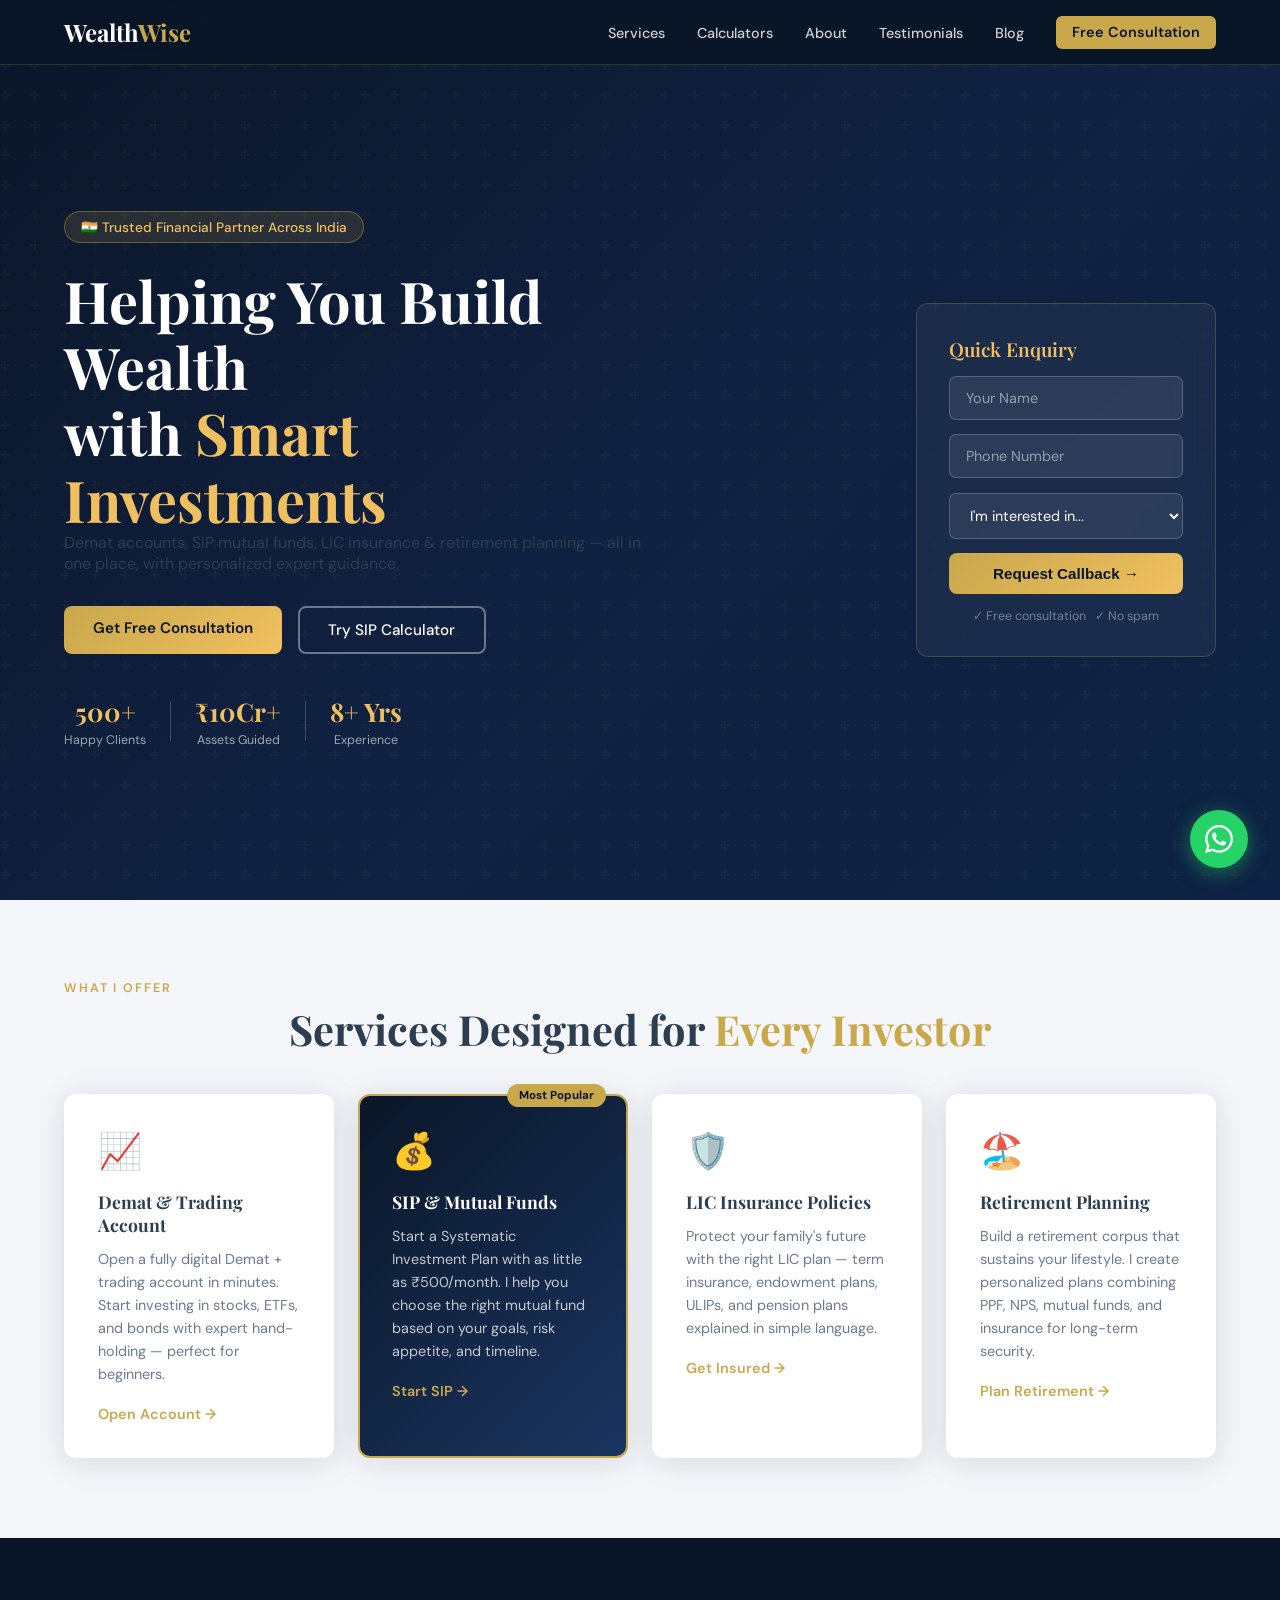
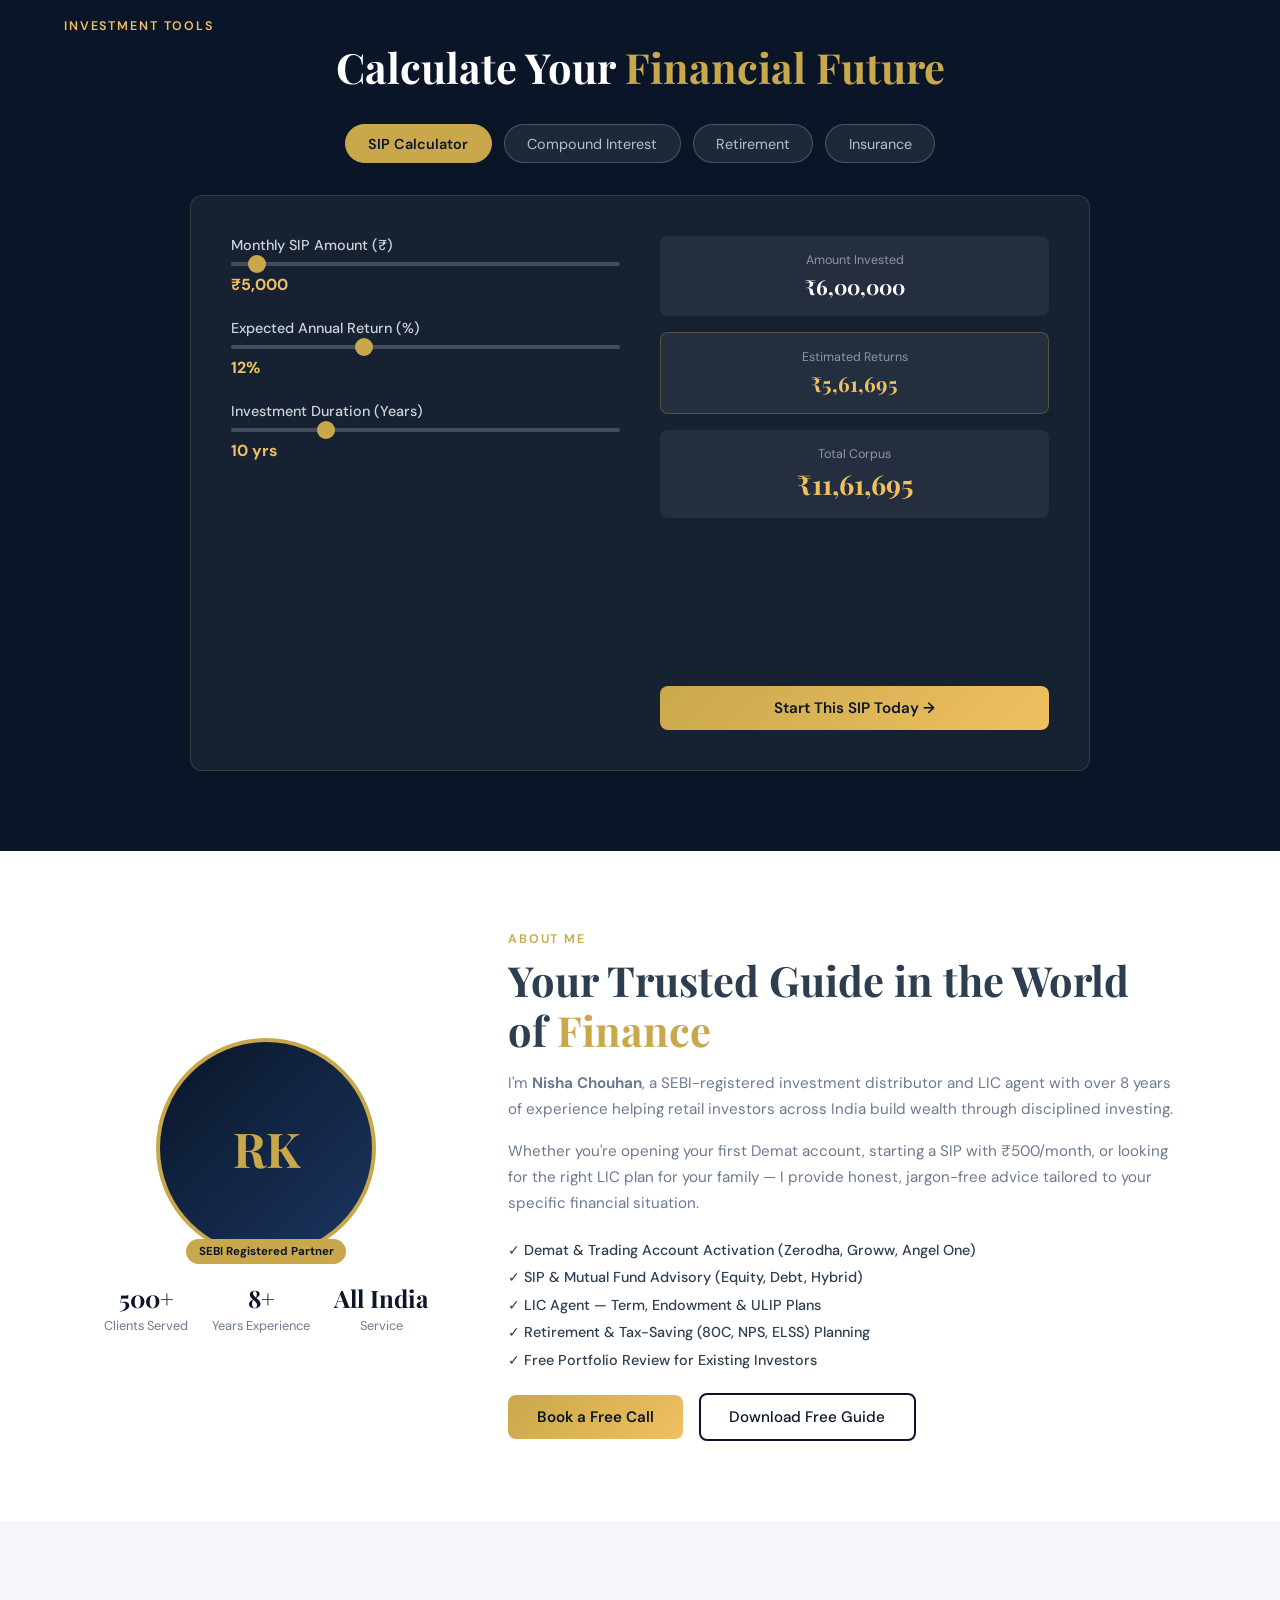
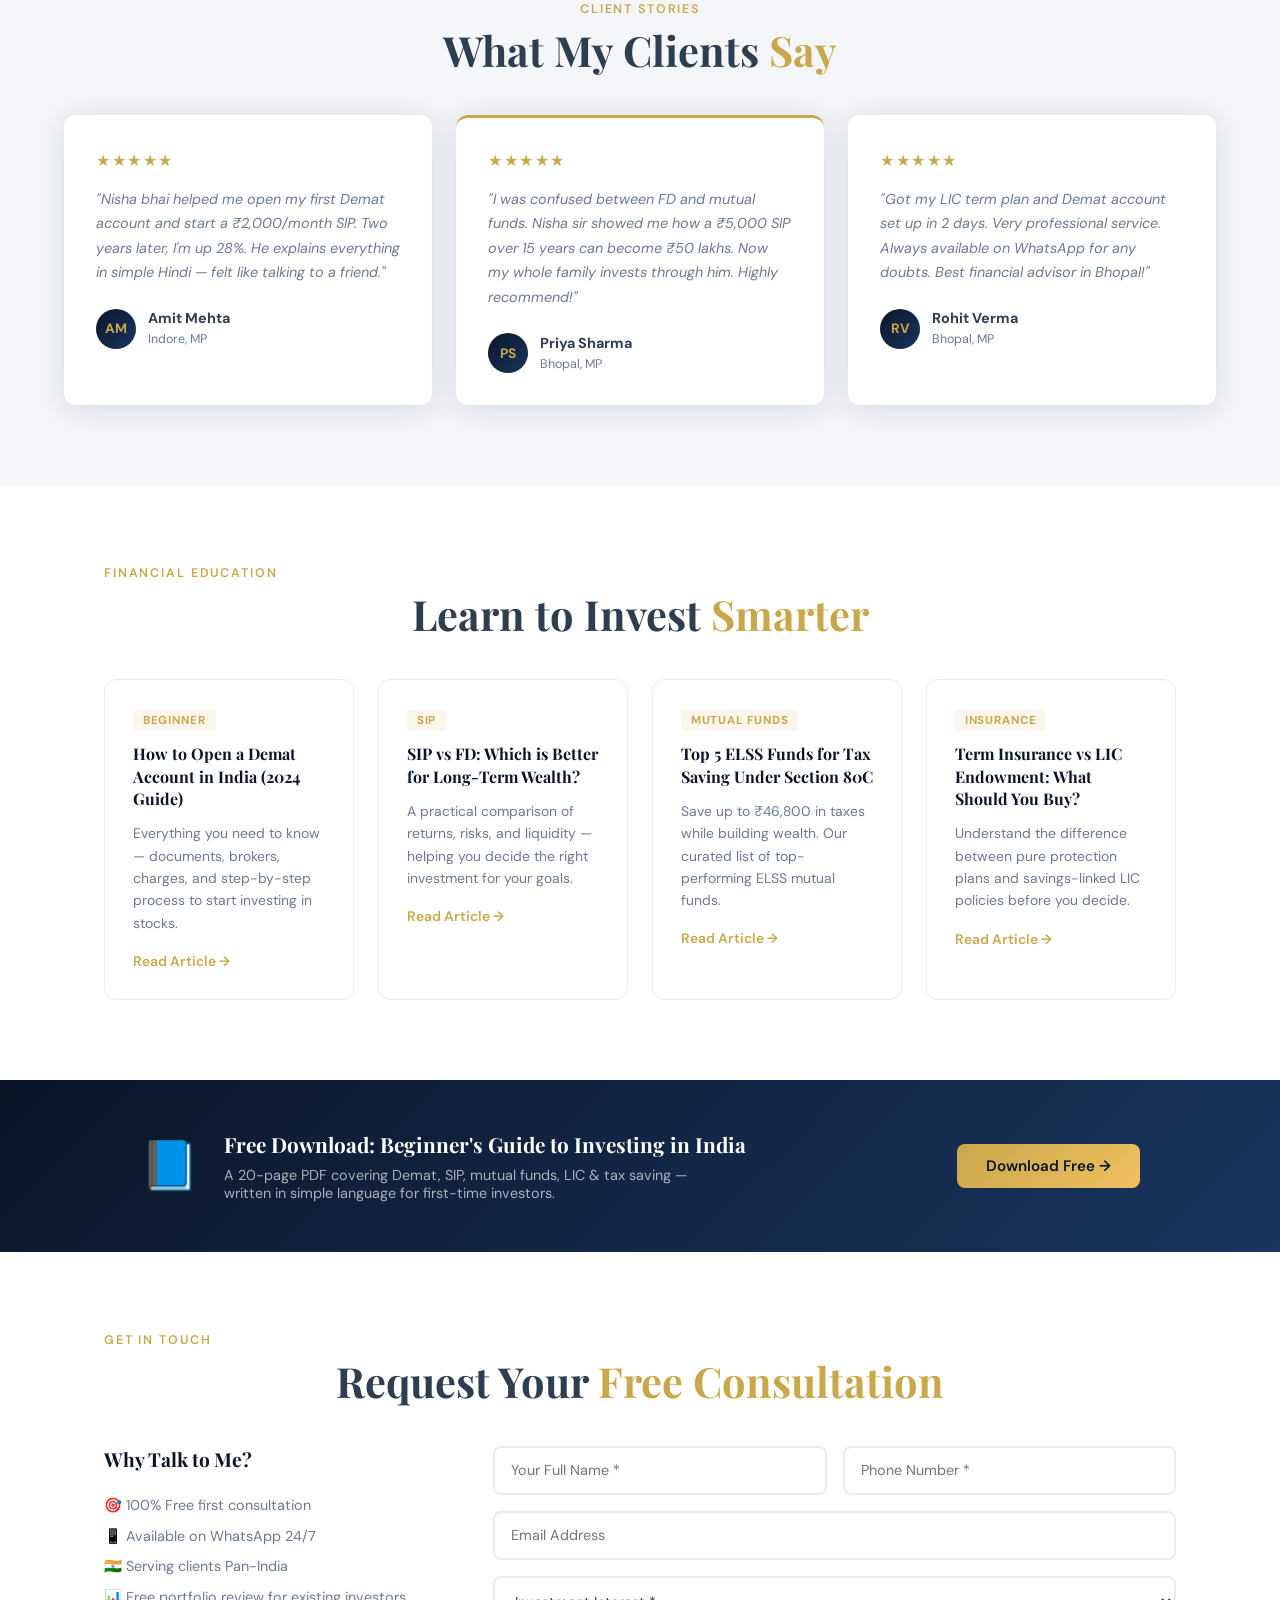
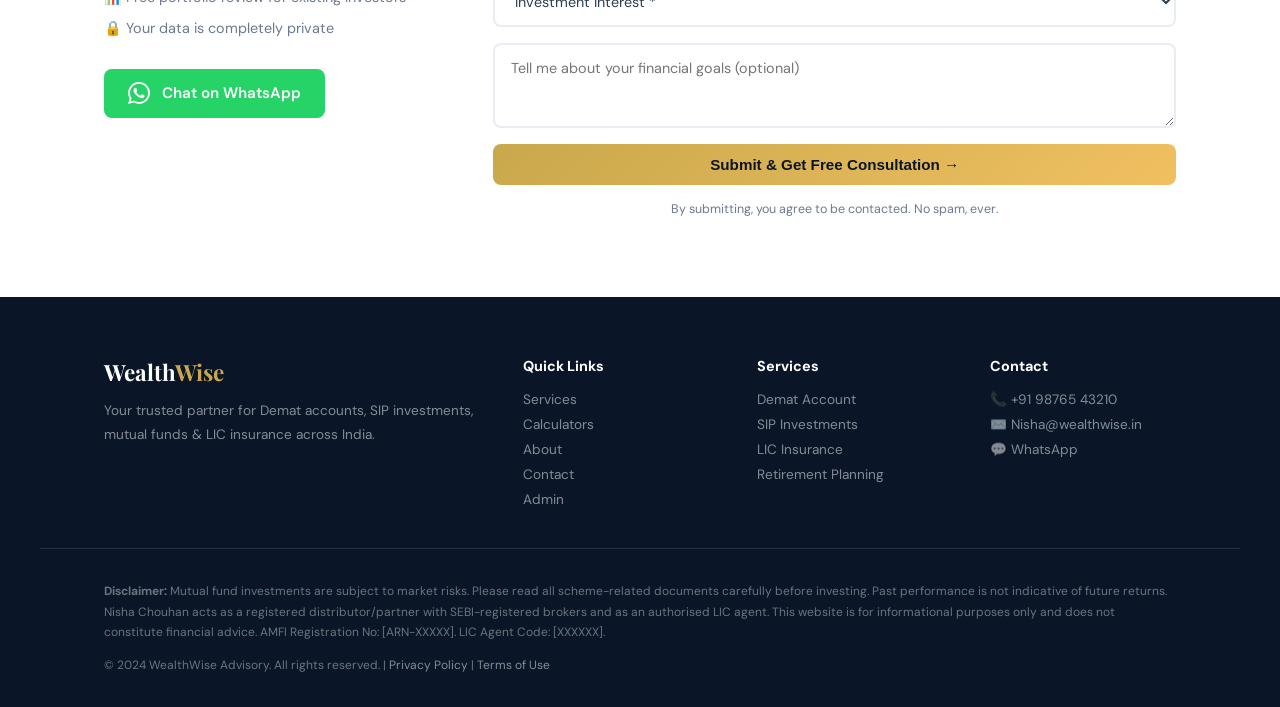
==== commit 68b2de30: "Update index.html" ====
--- a/index.html
+++ b/index.html
@@ -194,7 +194,7 @@
   <div class="about-text">
     <div class="section-label">About Me</div>
     <h2>Your Trusted Guide in the World of <em>Finance</em></h2>
-    <p>I'm <strong>Rajesh Kumar</strong>, a SEBI-registered investment distributor and LIC agent with over 8 years of experience helping retail investors across India build wealth through disciplined investing.</p>
+    <p>I'm <strong>Nisha Chouhan</strong>, a SEBI-registered investment distributor and LIC agent with over 8 years of experience helping retail investors across India build wealth through disciplined investing.</p>
     <p>Whether you're opening your first Demat account, starting a SIP with ₹500/month, or looking for the right LIC plan for your family — I provide honest, jargon-free advice tailored to your specific financial situation.</p>
     <ul class="about-list">
       <li>✓ Demat & Trading Account Activation (Zerodha, Groww, Angel One)</li>
@@ -215,12 +215,12 @@
   <div class="testi-grid">
     <div class="testi-card">
       <div class="stars">★★★★★</div>
-      <p>"Rajesh bhai helped me open my first Demat account and start a ₹2,000/month SIP. Two years later, I'm up 28%. He explains everything in simple Hindi — felt like talking to a friend."</p>
+      <p>"Nisha bhai helped me open my first Demat account and start a ₹2,000/month SIP. Two years later, I'm up 28%. He explains everything in simple Hindi — felt like talking to a friend."</p>
       <div class="testi-author"><div class="ta-avatar">AM</div><div><strong>Amit Mehta</strong><small>Indore, MP</small></div></div>
     </div>
     <div class="testi-card featured">
       <div class="stars">★★★★★</div>
-      <p>"I was confused between FD and mutual funds. Rajesh sir showed me how a ₹5,000 SIP over 15 years can become ₹50 lakhs. Now my whole family invests through him. Highly recommend!"</p>
+      <p>"I was confused between FD and mutual funds. Nisha sir showed me how a ₹5,000 SIP over 15 years can become ₹50 lakhs. Now my whole family invests through him. Highly recommend!"</p>
       <div class="testi-author"><div class="ta-avatar">PS</div><div><strong>Priya Sharma</strong><small>Bhopal, MP</small></div></div>
     </div>
     <div class="testi-card">
@@ -345,12 +345,12 @@
     <div class="footer-contact">
       <strong>Contact</strong>
       <a href="tel:+919876543210">📞 +91 98765 43210</a>
-      <a href="mailto:rajesh@wealthwise.in">✉️ rajesh@wealthwise.in</a>
+      <a href="mailto:Nisha@wealthwise.in">✉️ Nisha@wealthwise.in</a>
       <a href="https://wa.me/919876543210" target="_blank">💬 WhatsApp</a>
     </div>
   </div>
   <div class="footer-disclaimer">
-    <p><strong>Disclaimer:</strong> Mutual fund investments are subject to market risks. Please read all scheme-related documents carefully before investing. Past performance is not indicative of future returns. Rajesh Kumar acts as a registered distributor/partner with SEBI-registered brokers and as an authorised LIC agent. This website is for informational purposes only and does not constitute financial advice. AMFI Registration No: [ARN-XXXXX]. LIC Agent Code: [XXXXXX].</p>
+    <p><strong>Disclaimer:</strong> Mutual fund investments are subject to market risks. Please read all scheme-related documents carefully before investing. Past performance is not indicative of future returns. Nisha Chouhan acts as a registered distributor/partner with SEBI-registered brokers and as an authorised LIC agent. This website is for informational purposes only and does not constitute financial advice. AMFI Registration No: [ARN-XXXXX]. LIC Agent Code: [XXXXXX].</p>
     <p>© 2024 WealthWise Advisory. All rights reserved. | <a href="#">Privacy Policy</a> | <a href="#">Terms of Use</a></p>
   </div>
 </footer>
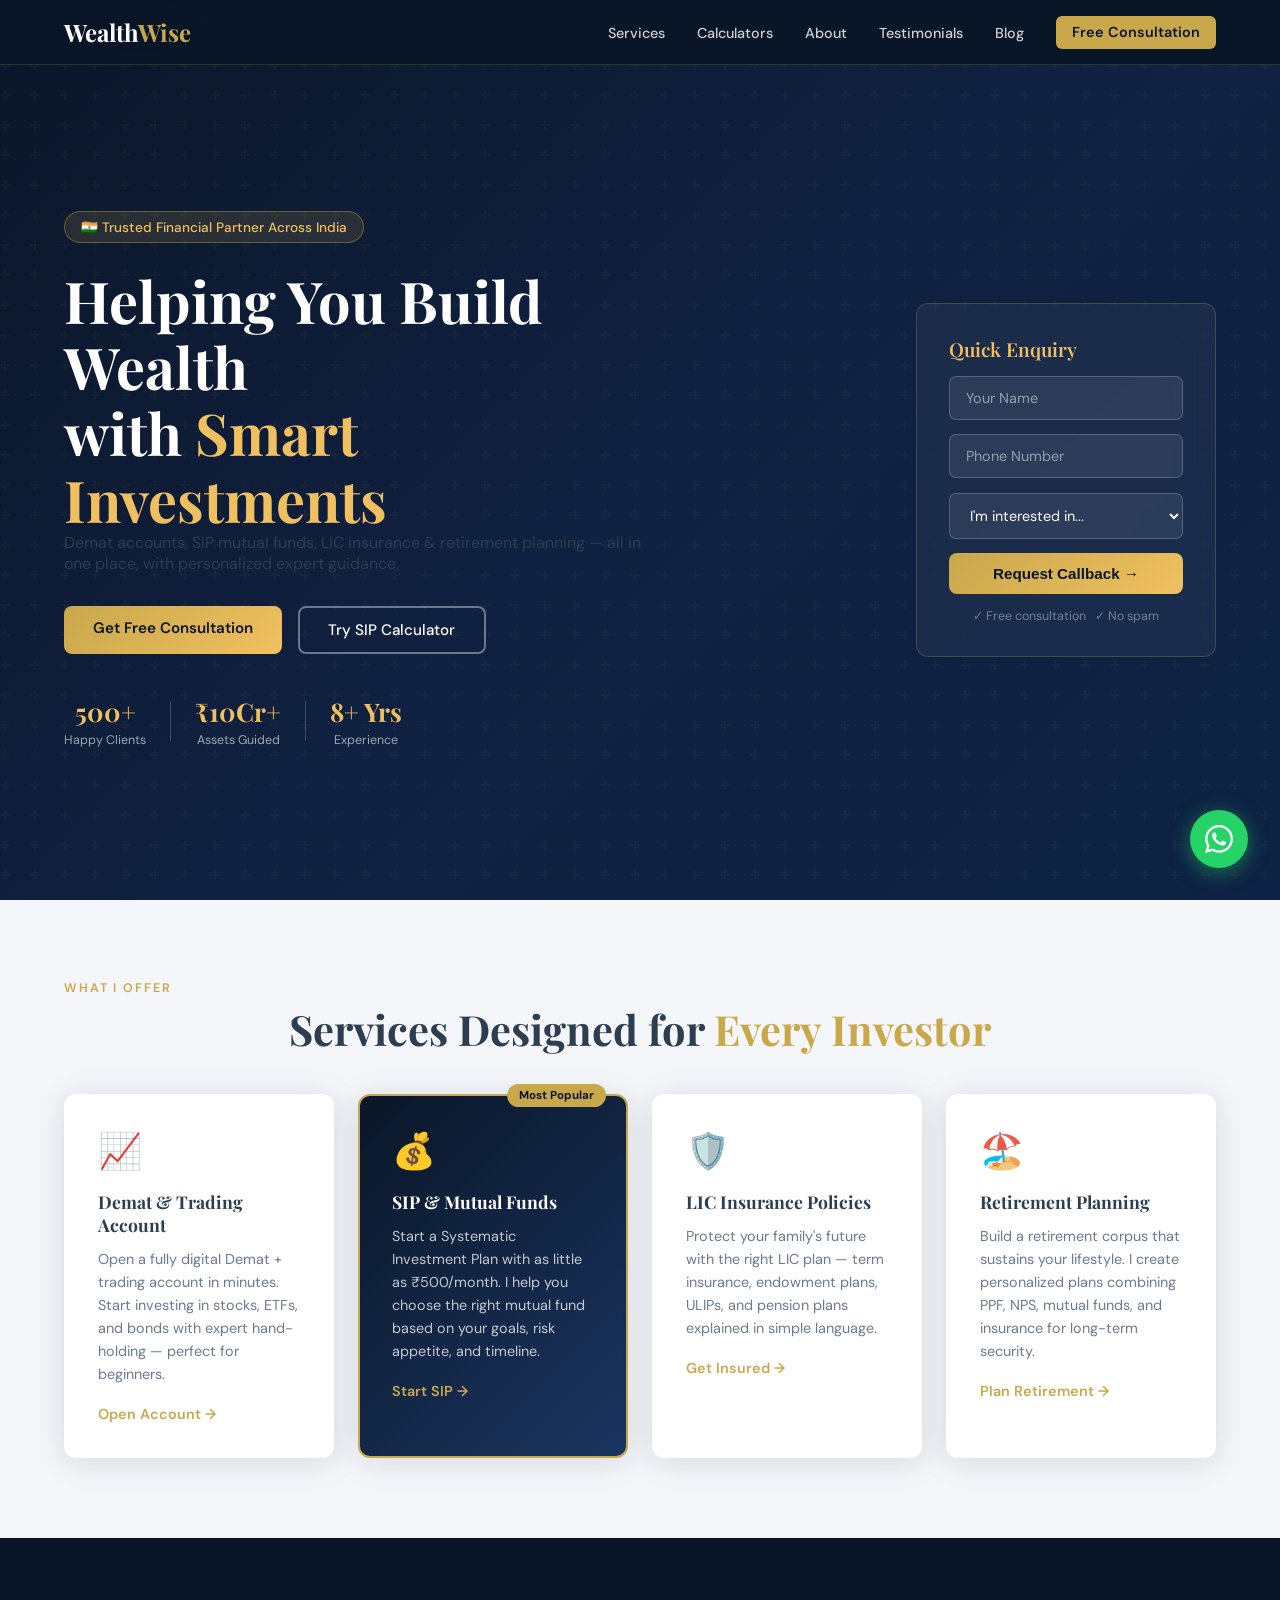
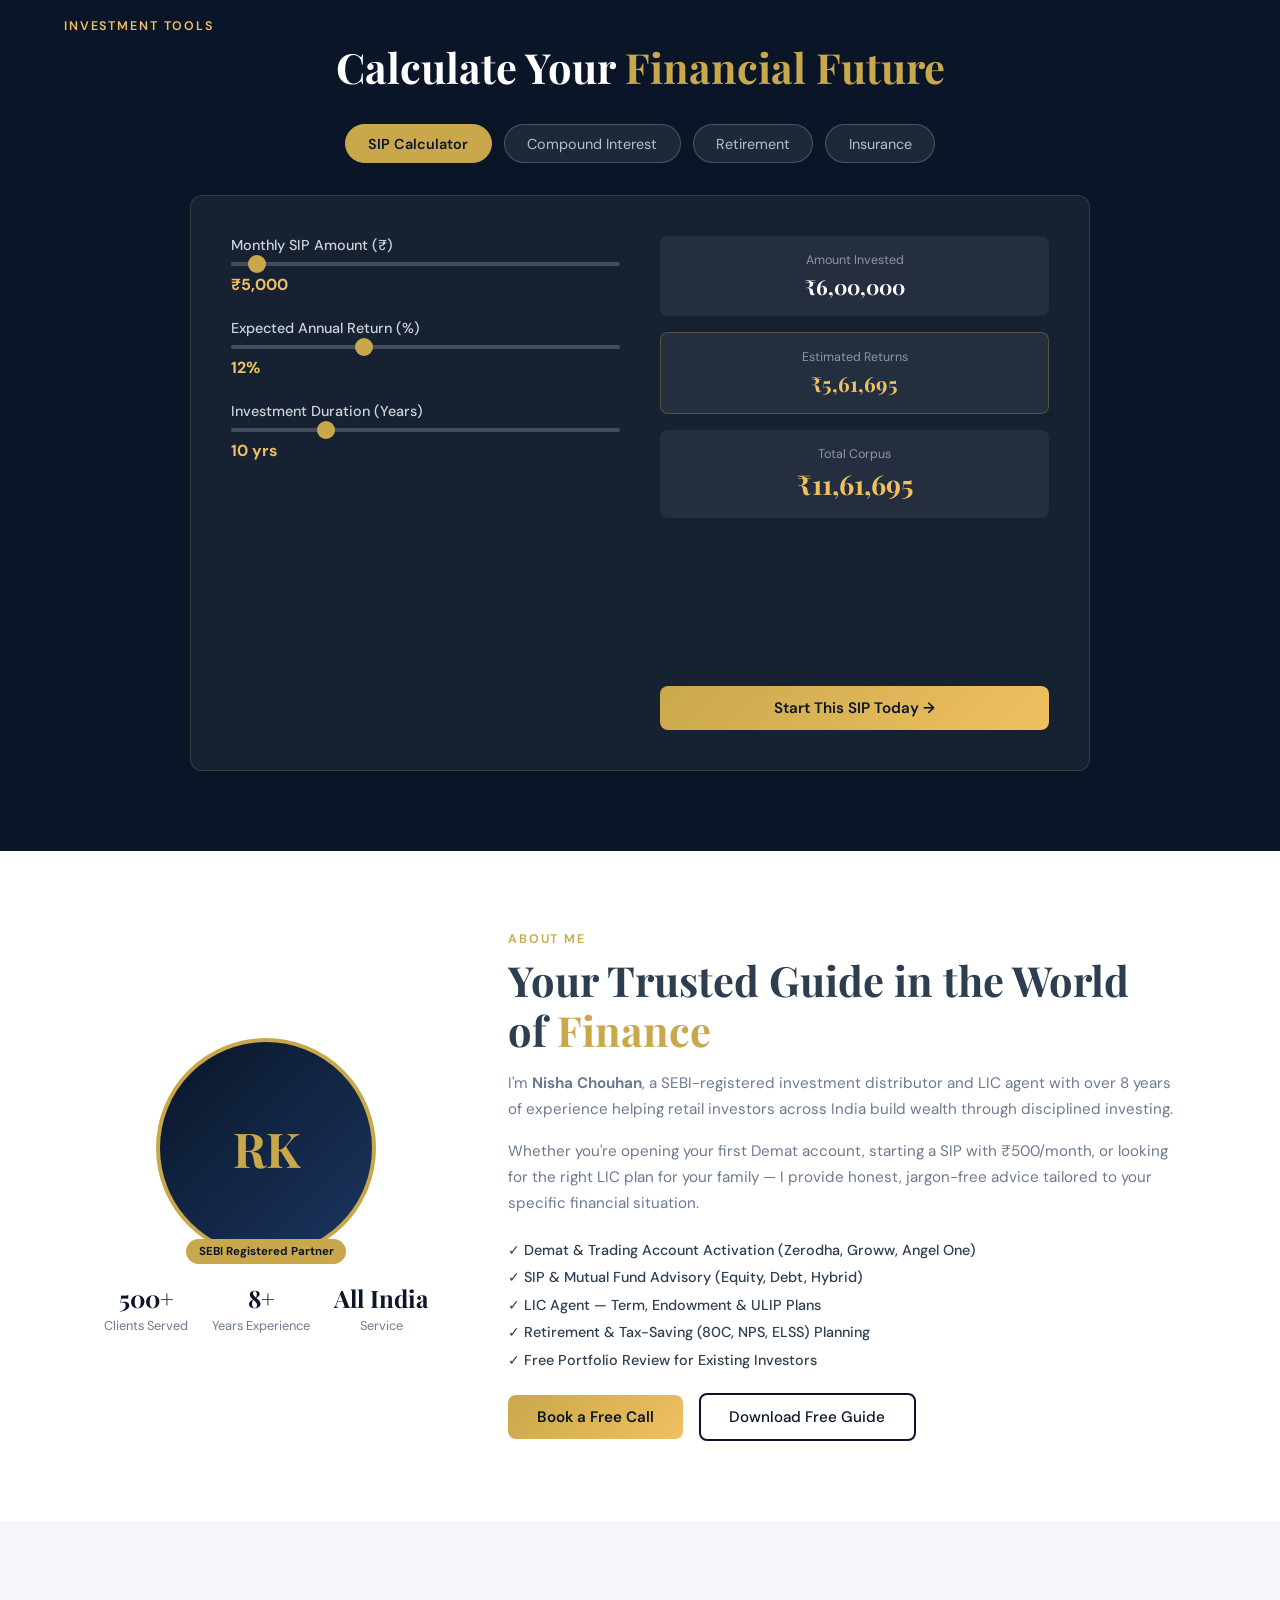
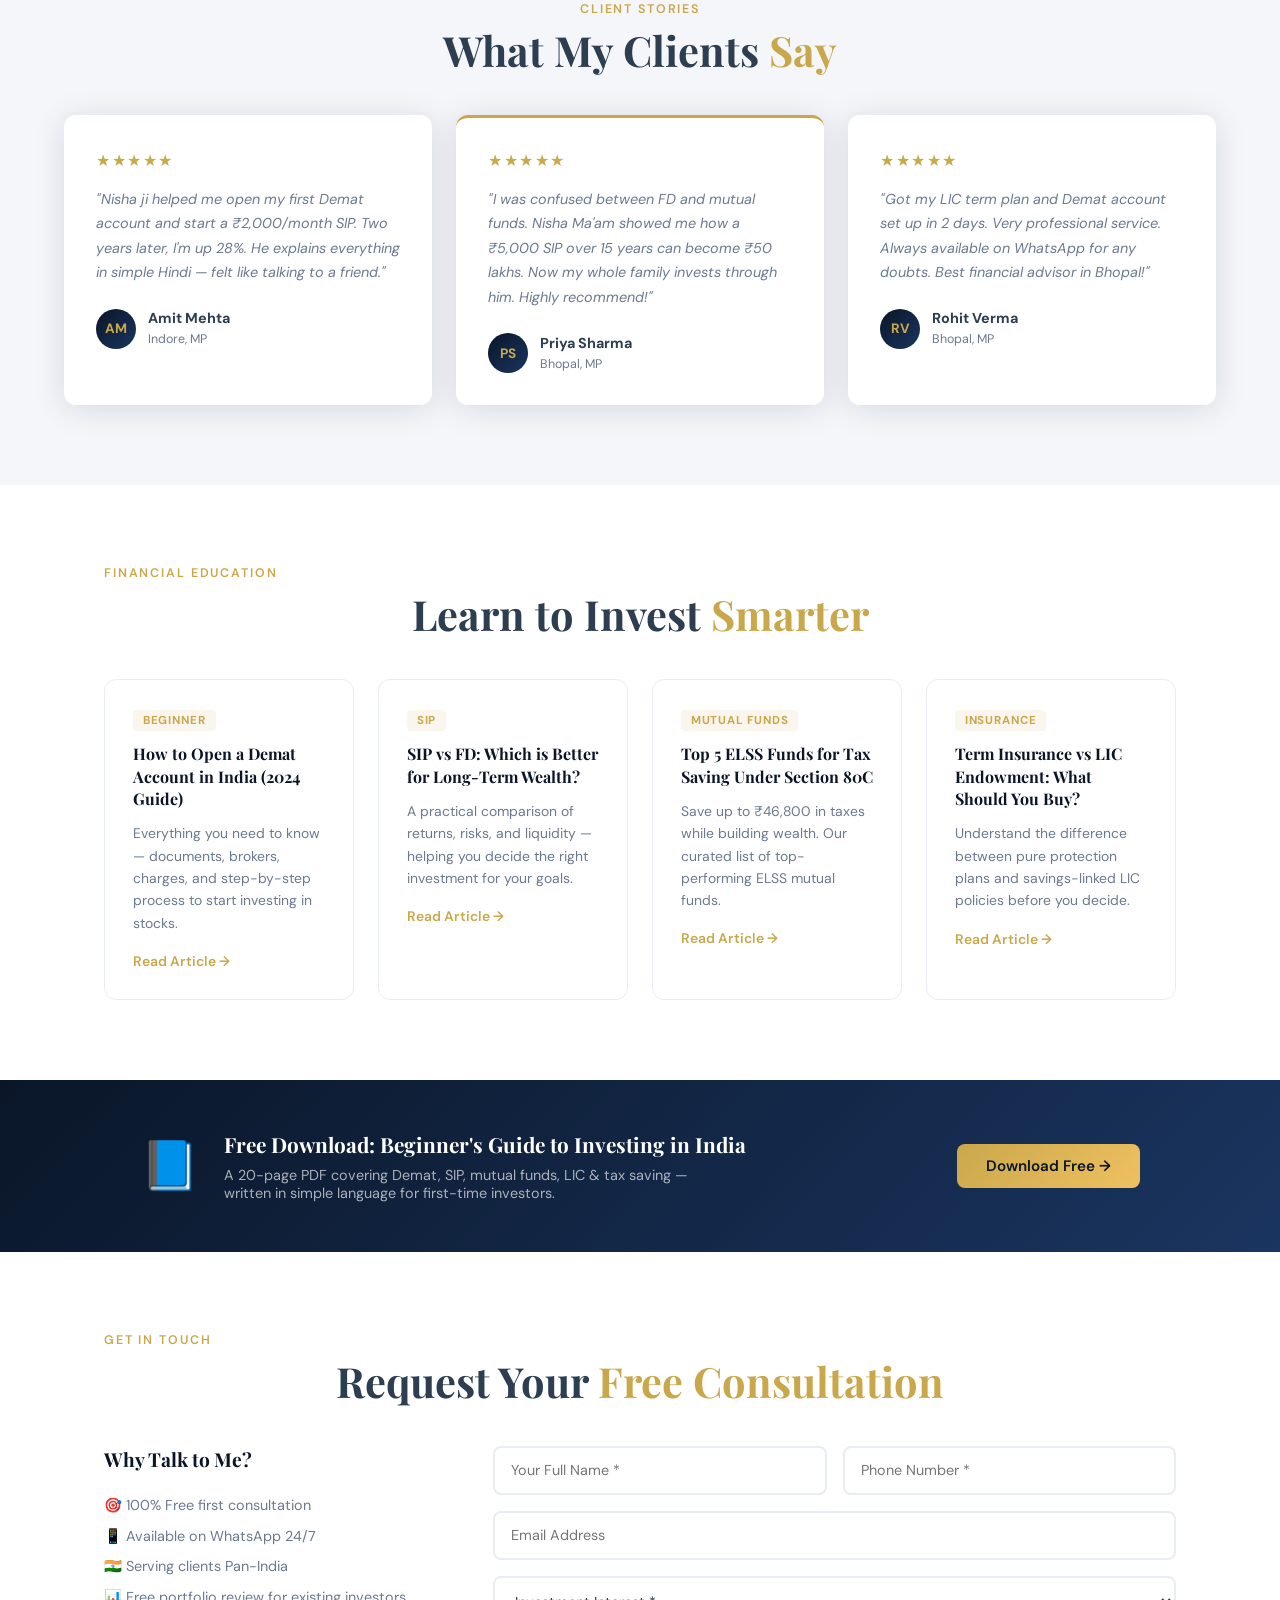
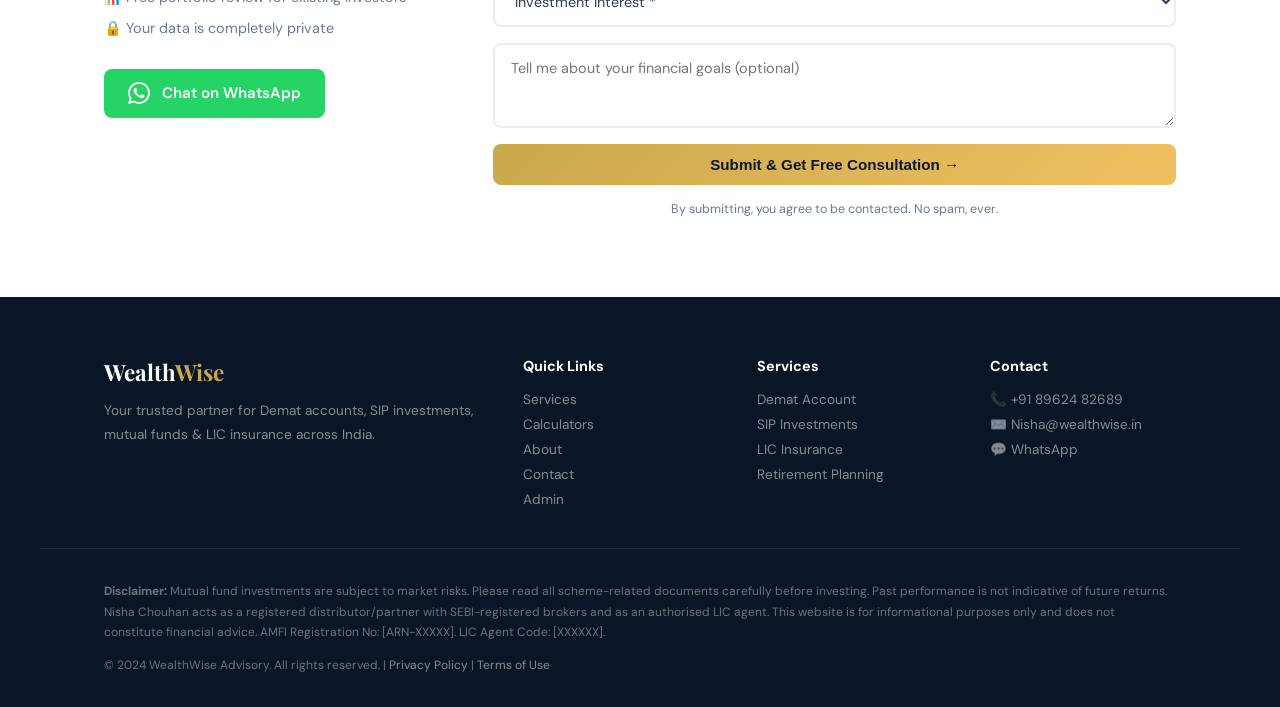
==== commit f76a59f1: "Update index.html" ====
--- a/index.html
+++ b/index.html
@@ -215,12 +215,12 @@
   <div class="testi-grid">
     <div class="testi-card">
       <div class="stars">★★★★★</div>
-      <p>"Nisha bhai helped me open my first Demat account and start a ₹2,000/month SIP. Two years later, I'm up 28%. He explains everything in simple Hindi — felt like talking to a friend."</p>
+      <p>"Nisha ji helped me open my first Demat account and start a ₹2,000/month SIP. Two years later, I'm up 28%. He explains everything in simple Hindi — felt like talking to a friend."</p>
       <div class="testi-author"><div class="ta-avatar">AM</div><div><strong>Amit Mehta</strong><small>Indore, MP</small></div></div>
     </div>
     <div class="testi-card featured">
       <div class="stars">★★★★★</div>
-      <p>"I was confused between FD and mutual funds. Nisha sir showed me how a ₹5,000 SIP over 15 years can become ₹50 lakhs. Now my whole family invests through him. Highly recommend!"</p>
+      <p>"I was confused between FD and mutual funds. Nisha Ma'am showed me how a ₹5,000 SIP over 15 years can become ₹50 lakhs. Now my whole family invests through him. Highly recommend!"</p>
       <div class="testi-author"><div class="ta-avatar">PS</div><div><strong>Priya Sharma</strong><small>Bhopal, MP</small></div></div>
     </div>
     <div class="testi-card">
@@ -291,7 +291,7 @@
         <li>📊 Free portfolio review for existing investors</li>
         <li>🔒 Your data is completely private</li>
       </ul>
-      <a href="https://wa.me/919876543210?text=Hi!%20I%20want%20a%20free%20financial%20consultation." class="whatsapp-btn" target="_blank">
+      <a href="https://wa.me/918962482689?text=Hi!%20I%20want%20a%20free%20financial%20consultation." class="whatsapp-btn" target="_blank">
         <svg width="22" height="22" viewBox="0 0 24 24" fill="currentColor"><path d="M17.472 14.382c-.297-.149-1.758-.867-2.03-.967-.273-.099-.471-.148-.67.15-.197.297-.767.966-.94 1.164-.173.199-.347.223-.644.075-.297-.15-1.255-.463-2.39-1.475-.883-.788-1.48-1.761-1.653-2.059-.173-.297-.018-.458.13-.606.134-.133.298-.347.446-.52.149-.174.198-.298.298-.497.099-.198.05-.371-.025-.52-.075-.149-.669-1.612-.916-2.207-.242-.579-.487-.5-.669-.51-.173-.008-.371-.01-.57-.01-.198 0-.52.074-.792.372-.272.297-1.04 1.016-1.04 2.479 0 1.462 1.065 2.875 1.213 3.074.149.198 2.096 3.2 5.077 4.487.709.306 1.262.489 1.694.625.712.227 1.36.195 1.871.118.571-.085 1.758-.719 2.006-1.413.248-.694.248-1.289.173-1.413-.074-.124-.272-.198-.57-.347m-5.421 7.403h-.004a9.87 9.87 0 01-5.031-1.378l-.361-.214-3.741.982.998-3.648-.235-.374a9.86 9.86 0 01-1.51-5.26c.001-5.45 4.436-9.884 9.888-9.884 2.64 0 5.122 1.03 6.988 2.898a9.825 9.825 0 012.893 6.994c-.003 5.45-4.437 9.884-9.885 9.884m8.413-18.297A11.815 11.815 0 0012.05 0C5.495 0 .16 5.335.157 11.892c0 2.096.547 4.142 1.588 5.945L.057 24l6.305-1.654a11.882 11.882 0 005.683 1.448h.005c6.554 0 11.89-5.335 11.893-11.893a11.821 11.821 0 00-3.48-8.413z"/></svg>
         Chat on WhatsApp
       </a>
@@ -344,9 +344,9 @@
     </div>
     <div class="footer-contact">
       <strong>Contact</strong>
-      <a href="tel:+919876543210">📞 +91 98765 43210</a>
+      <a href="tel:+918962482689">📞 +91 89624 82689</a>
       <a href="mailto:Nisha@wealthwise.in">✉️ Nisha@wealthwise.in</a>
-      <a href="https://wa.me/919876543210" target="_blank">💬 WhatsApp</a>
+      <a href="https://wa.me/918962482689" target="_blank">💬 WhatsApp</a>
     </div>
   </div>
   <div class="footer-disclaimer">
@@ -356,7 +356,7 @@
 </footer>
 
 <!-- WhatsApp Floating Button -->
-<a href="https://wa.me/919876543210?text=Hi!%20I%20want%20a%20free%20financial%20consultation." class="wa-float" target="_blank" title="Chat on WhatsApp">
+<a href="https://wa.me/918962482689?text=Hi!%20I%20want%20a%20free%20financial%20consultation." class="wa-float" target="_blank" title="Chat on WhatsApp">
   <svg width="28" height="28" viewBox="0 0 24 24" fill="white"><path d="M17.472 14.382c-.297-.149-1.758-.867-2.03-.967-.273-.099-.471-.148-.67.15-.197.297-.767.966-.94 1.164-.173.199-.347.223-.644.075-.297-.15-1.255-.463-2.39-1.475-.883-.788-1.48-1.761-1.653-2.059-.173-.297-.018-.458.13-.606.134-.133.298-.347.446-.52.149-.174.198-.298.298-.497.099-.198.05-.371-.025-.52-.075-.149-.669-1.612-.916-2.207-.242-.579-.487-.5-.669-.51-.173-.008-.371-.01-.57-.01-.198 0-.52.074-.792.372-.272.297-1.04 1.016-1.04 2.479 0 1.462 1.065 2.875 1.213 3.074.149.198 2.096 3.2 5.077 4.487.709.306 1.262.489 1.694.625.712.227 1.36.195 1.871.118.571-.085 1.758-.719 2.006-1.413.248-.694.248-1.289.173-1.413-.074-.124-.272-.198-.57-.347m-5.421 7.403h-.004a9.87 9.87 0 01-5.031-1.378l-.361-.214-3.741.982.998-3.648-.235-.374a9.86 9.86 0 01-1.51-5.26c.001-5.45 4.436-9.884 9.888-9.884 2.64 0 5.122 1.03 6.988 2.898a9.825 9.825 0 012.893 6.994c-.003 5.45-4.437 9.884-9.885 9.884m8.413-18.297A11.815 11.815 0 0012.05 0C5.495 0 .16 5.335.157 11.892c0 2.096.547 4.142 1.588 5.945L.057 24l6.305-1.654a11.882 11.882 0 005.683 1.448h.005c6.554 0 11.89-5.335 11.893-11.893a11.821 11.821 0 00-3.48-8.413z"/></svg>
 </a>
 
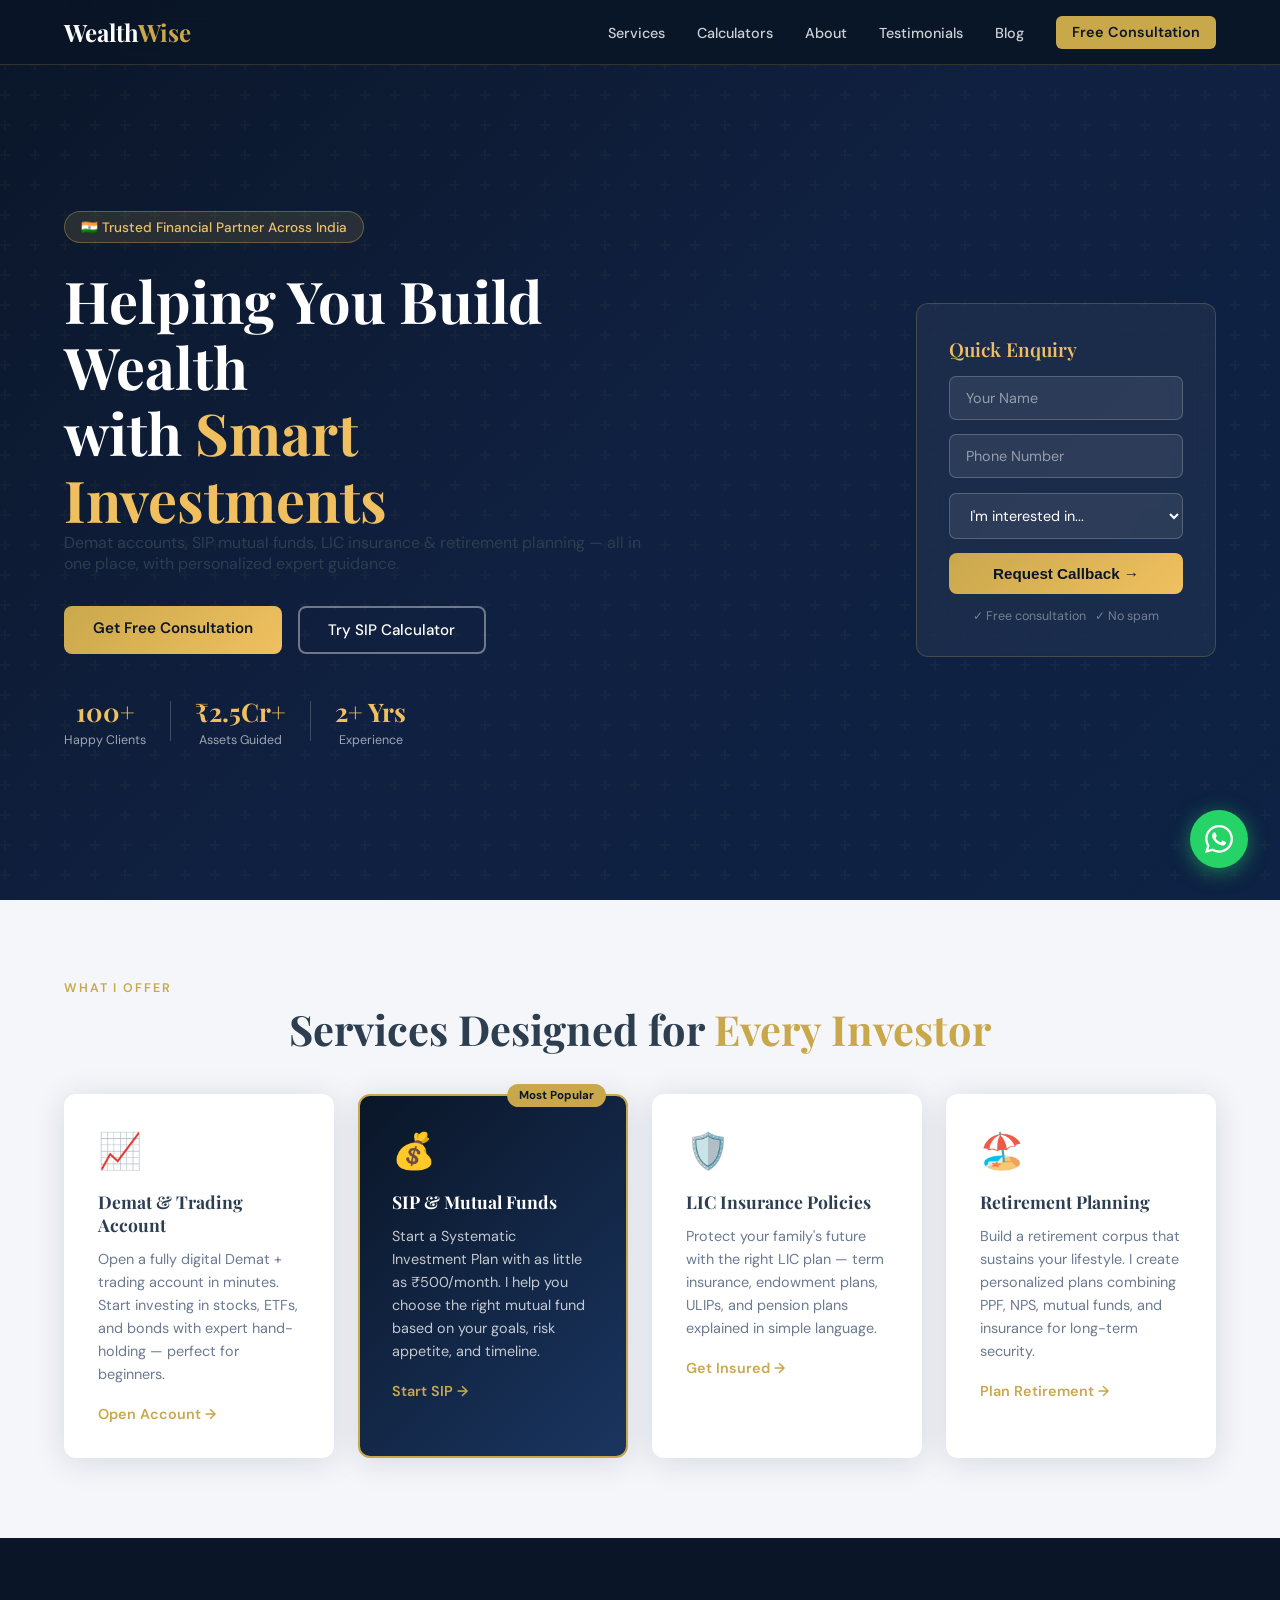
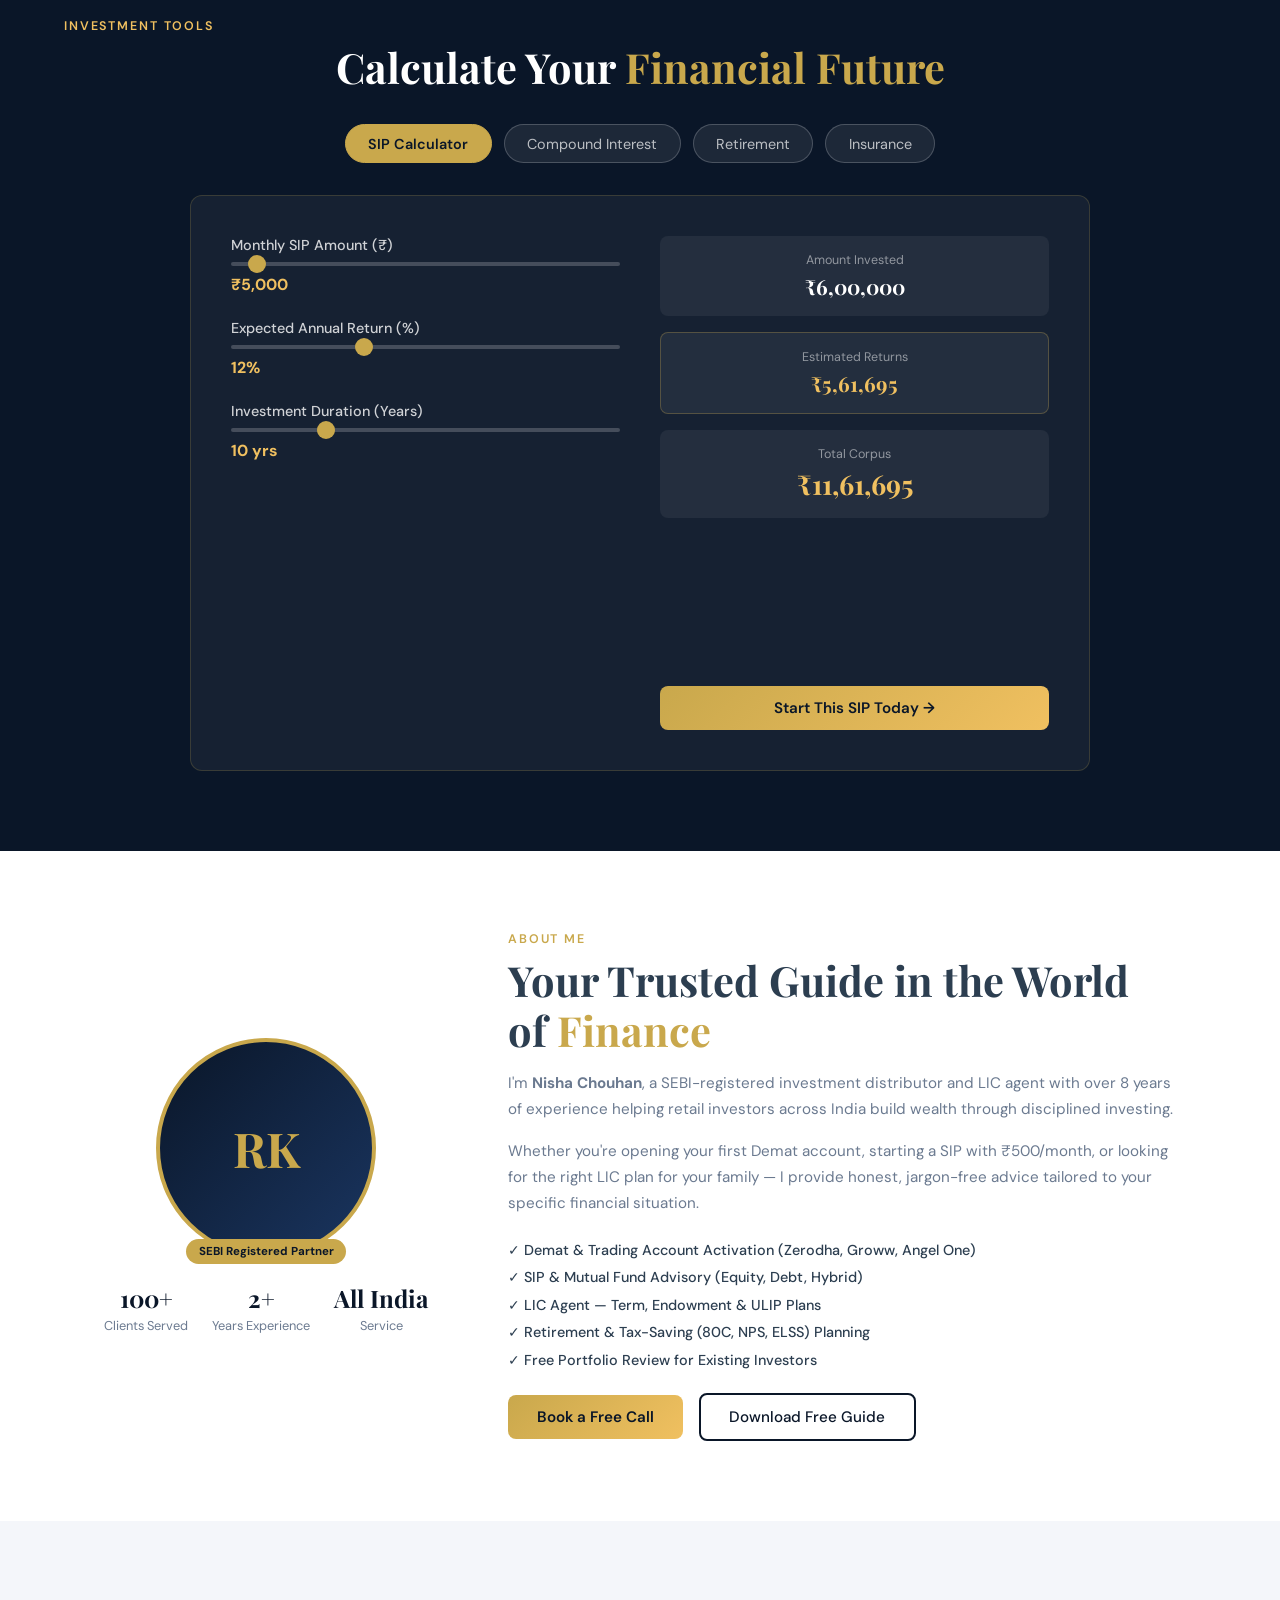
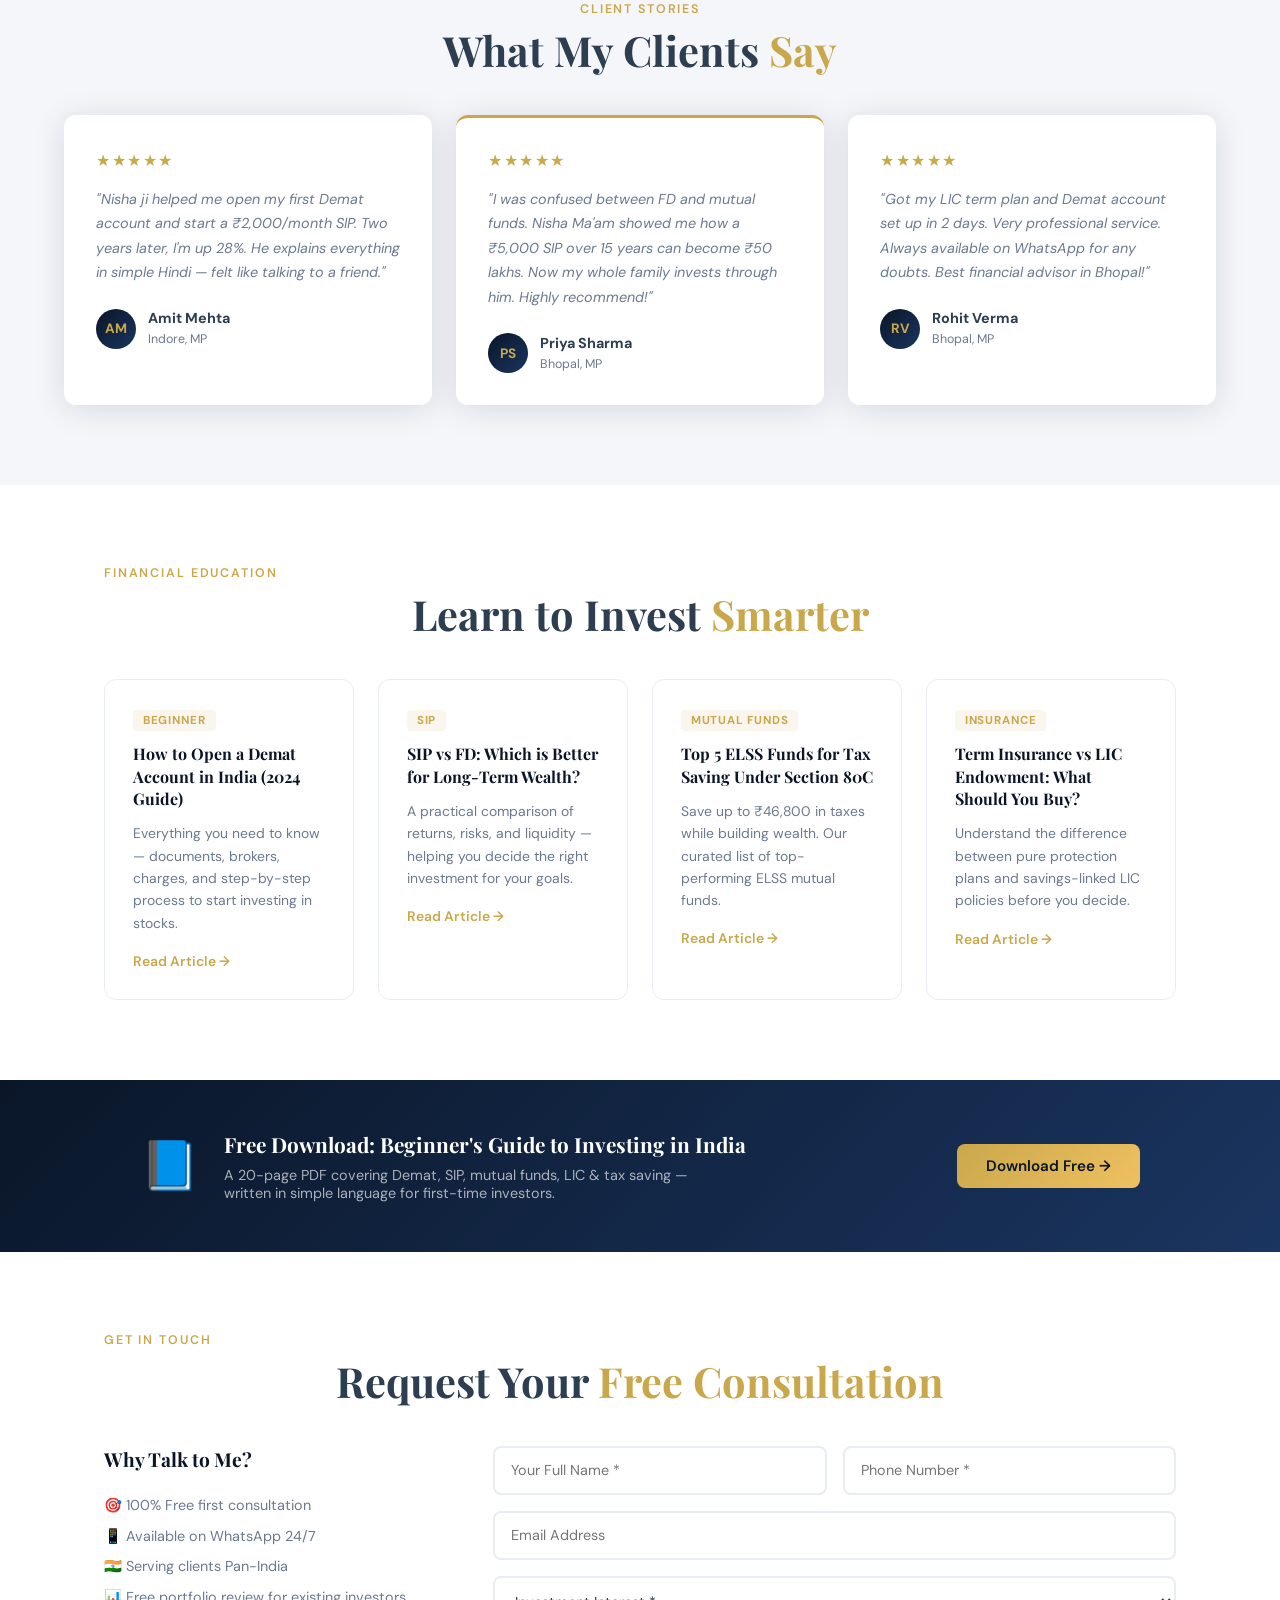
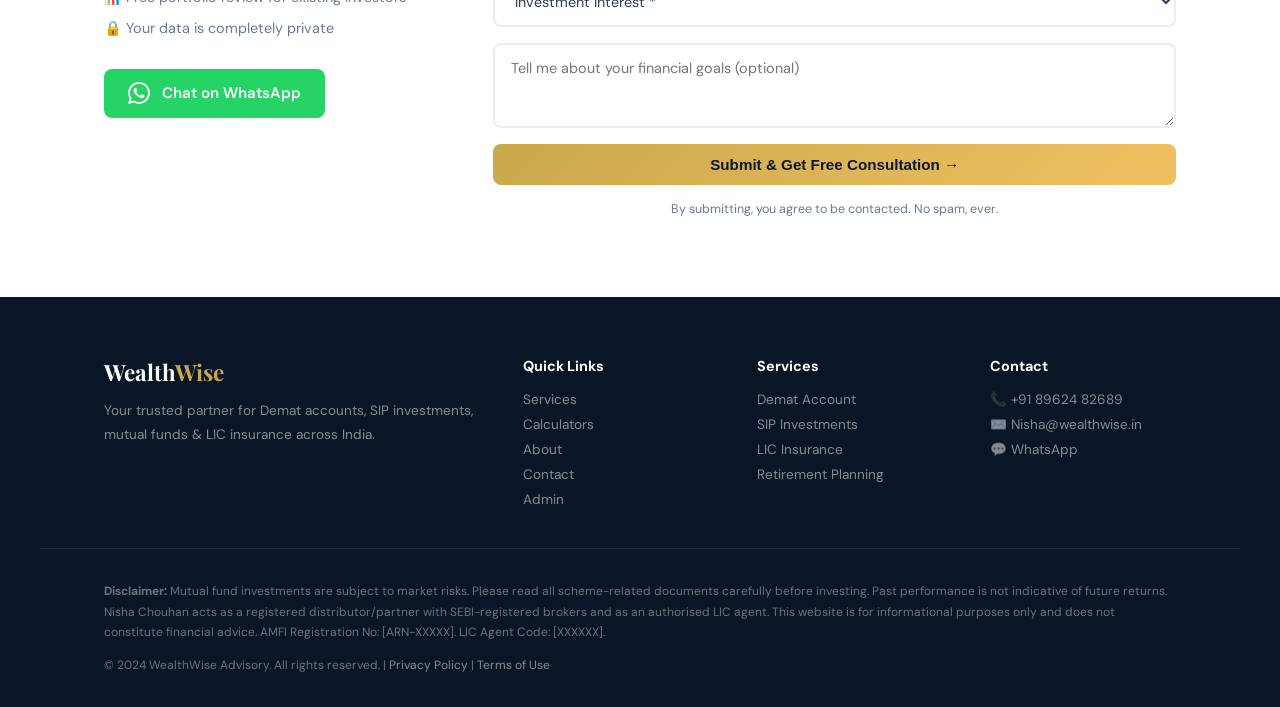
==== commit 5c80320a: "Update index.html" ====
--- a/index.html
+++ b/index.html
@@ -46,11 +46,11 @@
       <a href="#tools" class="btn-outline">Try SIP Calculator</a>
     </div>
     <div class="trust-badges">
-      <div class="tb"><span>500+</span><small>Happy Clients</small></div>
+      <div class="tb"><span>100+</span><small>Happy Clients</small></div>
       <div class="tb-div"></div>
-      <div class="tb"><span>₹10Cr+</span><small>Assets Guided</small></div>
+      <div class="tb"><span>₹2.5Cr+</span><small>Assets Guided</small></div>
       <div class="tb-div"></div>
-      <div class="tb"><span>8+ Yrs</span><small>Experience</small></div>
+      <div class="tb"><span>2+ Yrs</span><small>Experience</small></div>
     </div>
   </div>
   <div class="hero-card">
@@ -186,8 +186,8 @@
       <div class="aa-badge">SEBI Registered Partner</div>
     </div>
     <div class="about-stats">
-      <div class="as-item"><strong>500+</strong><span>Clients Served</span></div>
-      <div class="as-item"><strong>8+</strong><span>Years Experience</span></div>
+      <div class="as-item"><strong>100+</strong><span>Clients Served</span></div>
+      <div class="as-item"><strong>2+</strong><span>Years Experience</span></div>
       <div class="as-item"><strong>All India</strong><span>Service</span></div>
     </div>
   </div>
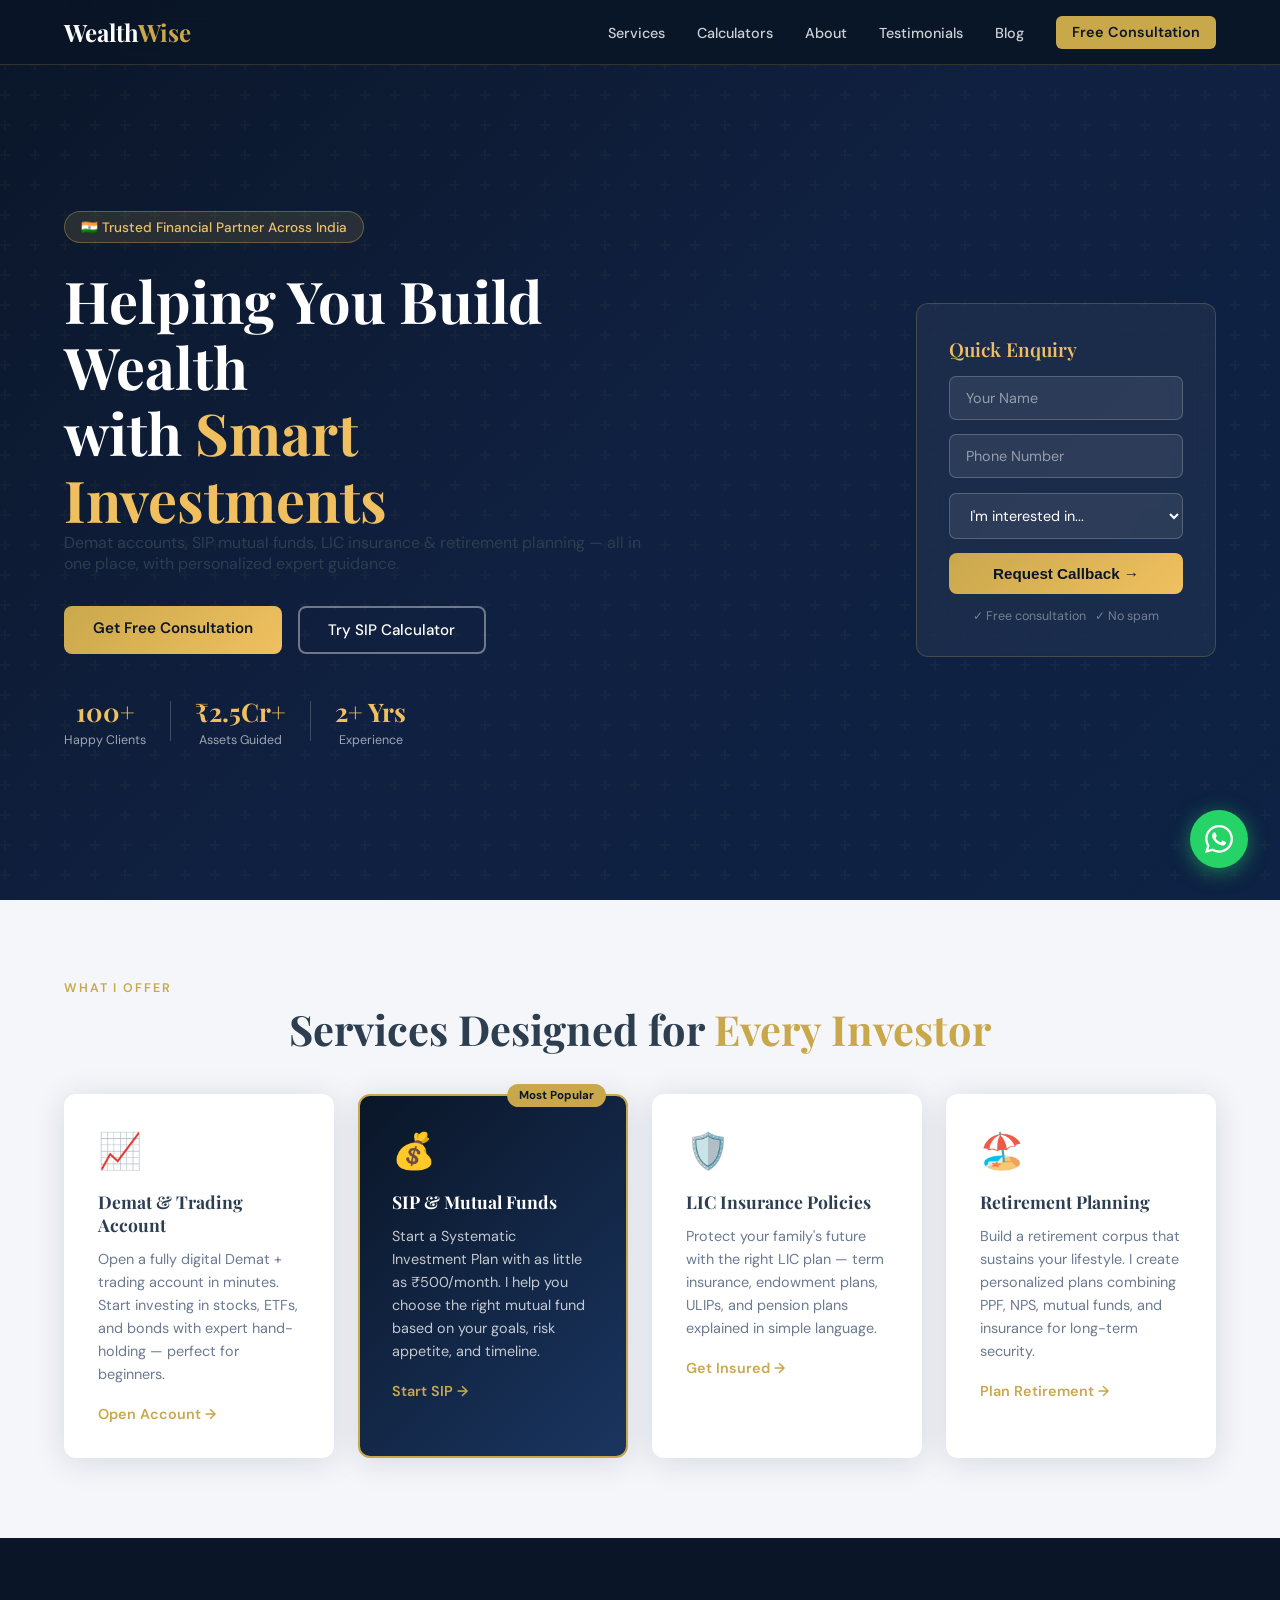
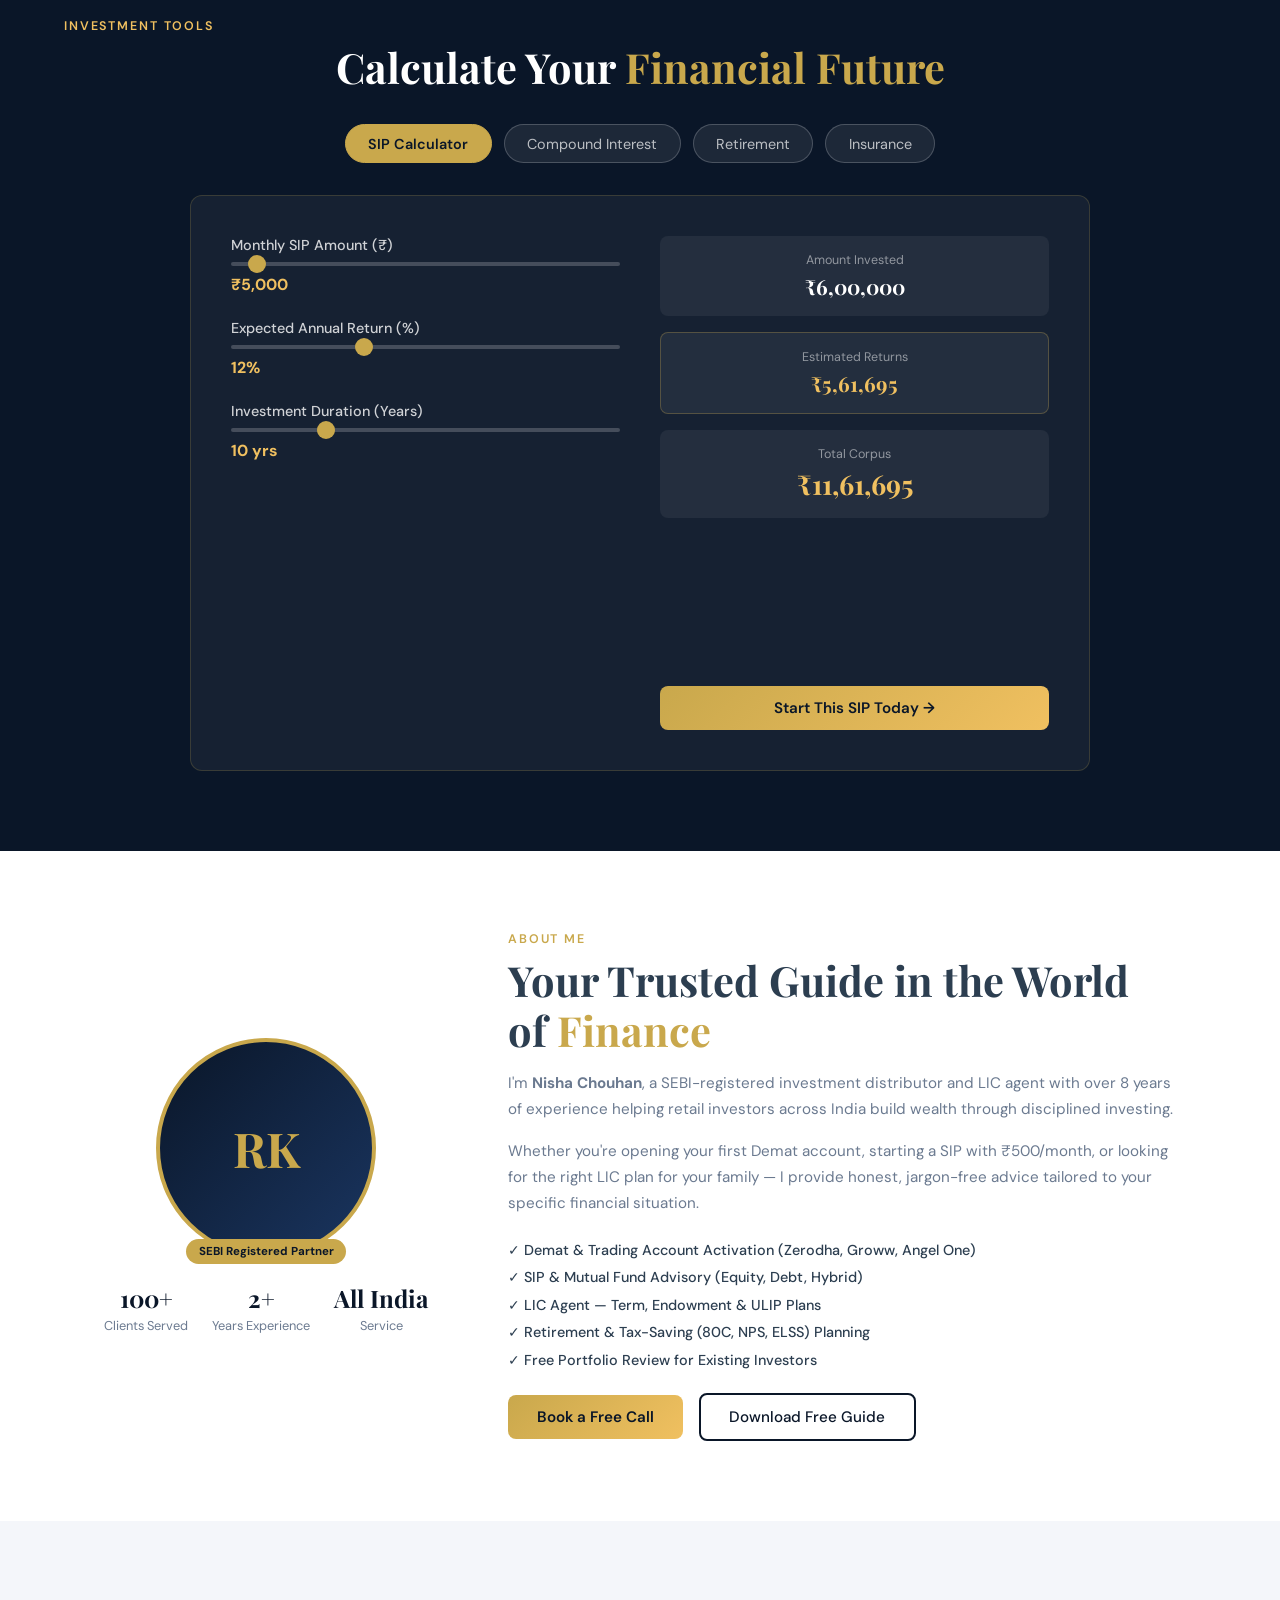
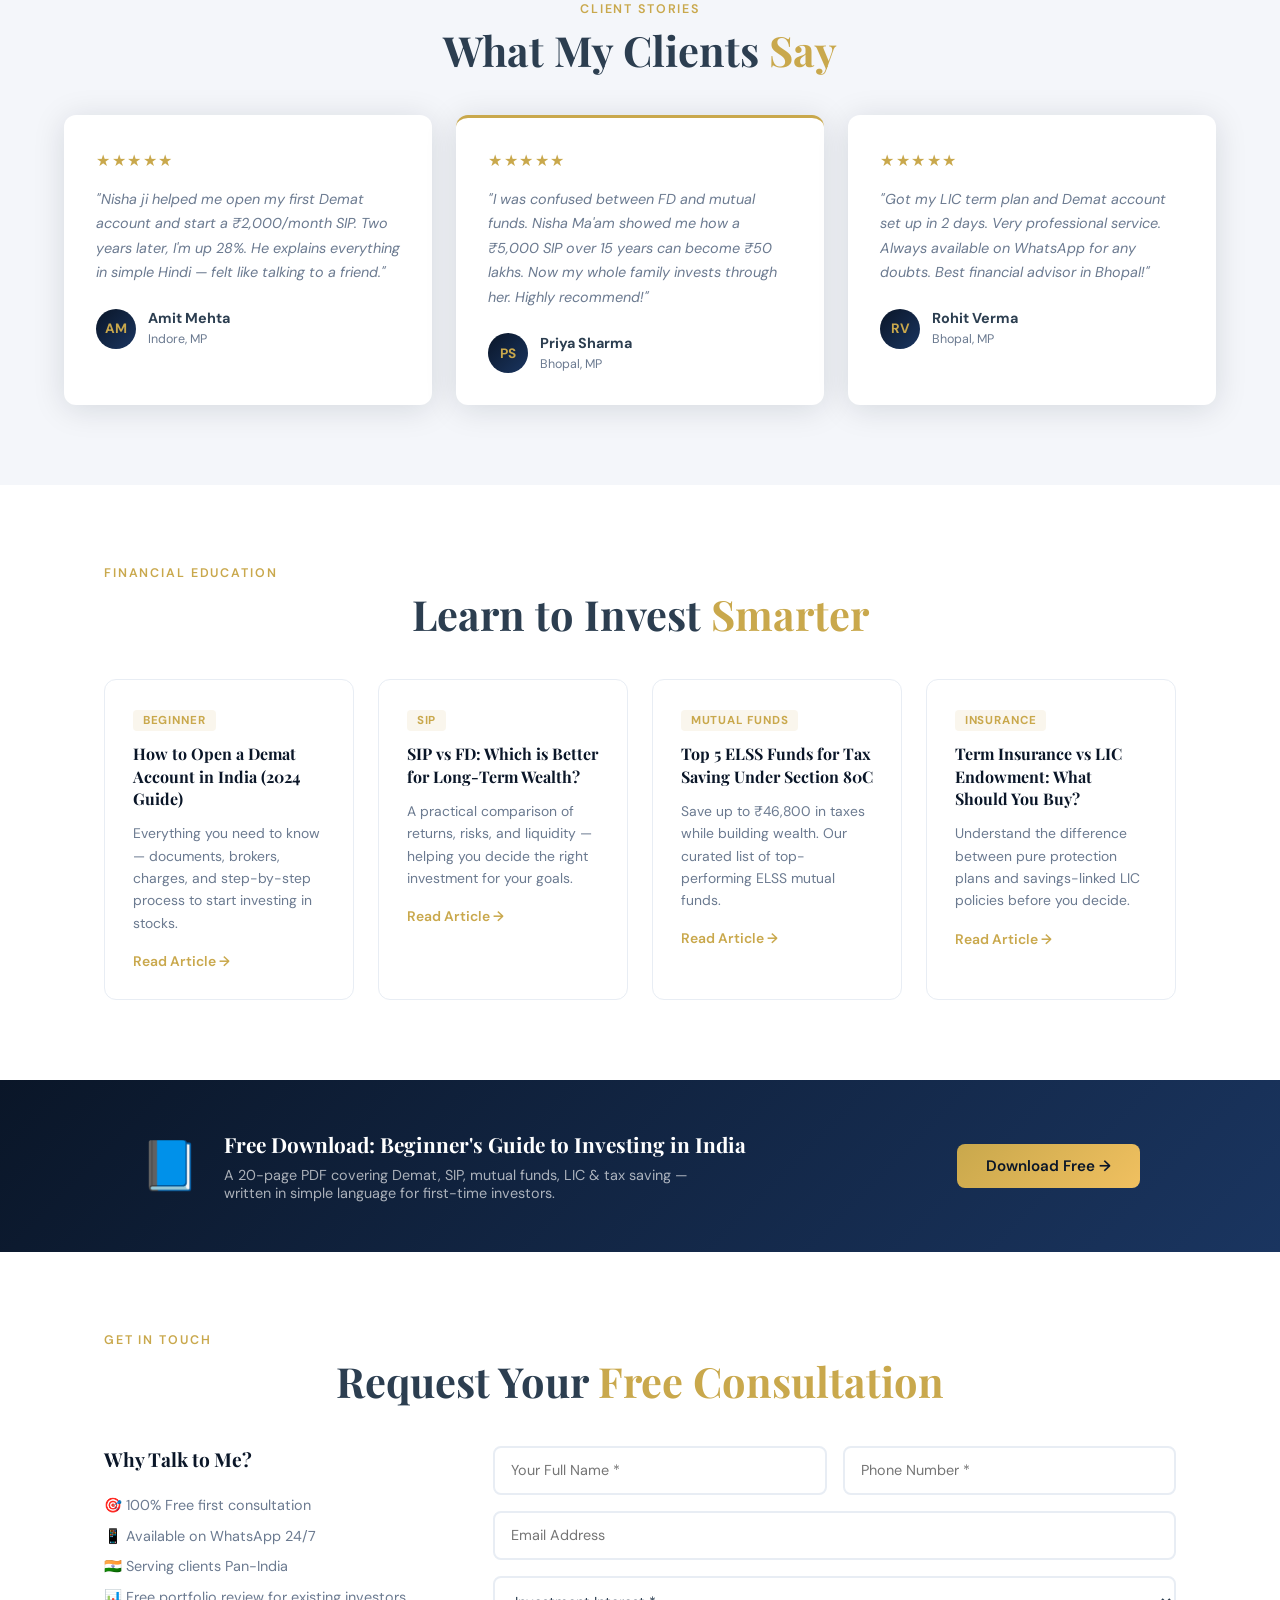
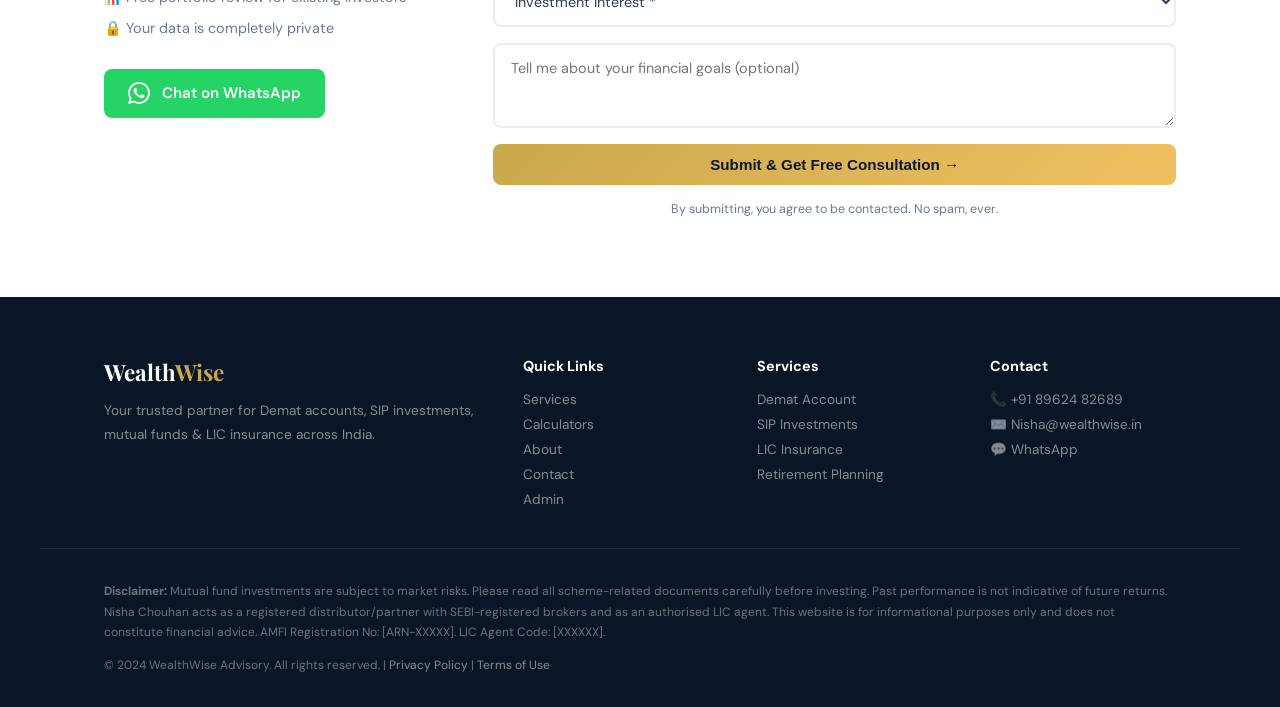
==== commit 0ffe46ac: "Update index.html" ====
--- a/index.html
+++ b/index.html
@@ -220,7 +220,7 @@
     </div>
     <div class="testi-card featured">
       <div class="stars">★★★★★</div>
-      <p>"I was confused between FD and mutual funds. Nisha Ma'am showed me how a ₹5,000 SIP over 15 years can become ₹50 lakhs. Now my whole family invests through him. Highly recommend!"</p>
+      <p>"I was confused between FD and mutual funds. Nisha Ma'am showed me how a ₹5,000 SIP over 15 years can become ₹50 lakhs. Now my whole family invests through her. Highly recommend!"</p>
       <div class="testi-author"><div class="ta-avatar">PS</div><div><strong>Priya Sharma</strong><small>Bhopal, MP</small></div></div>
     </div>
     <div class="testi-card">
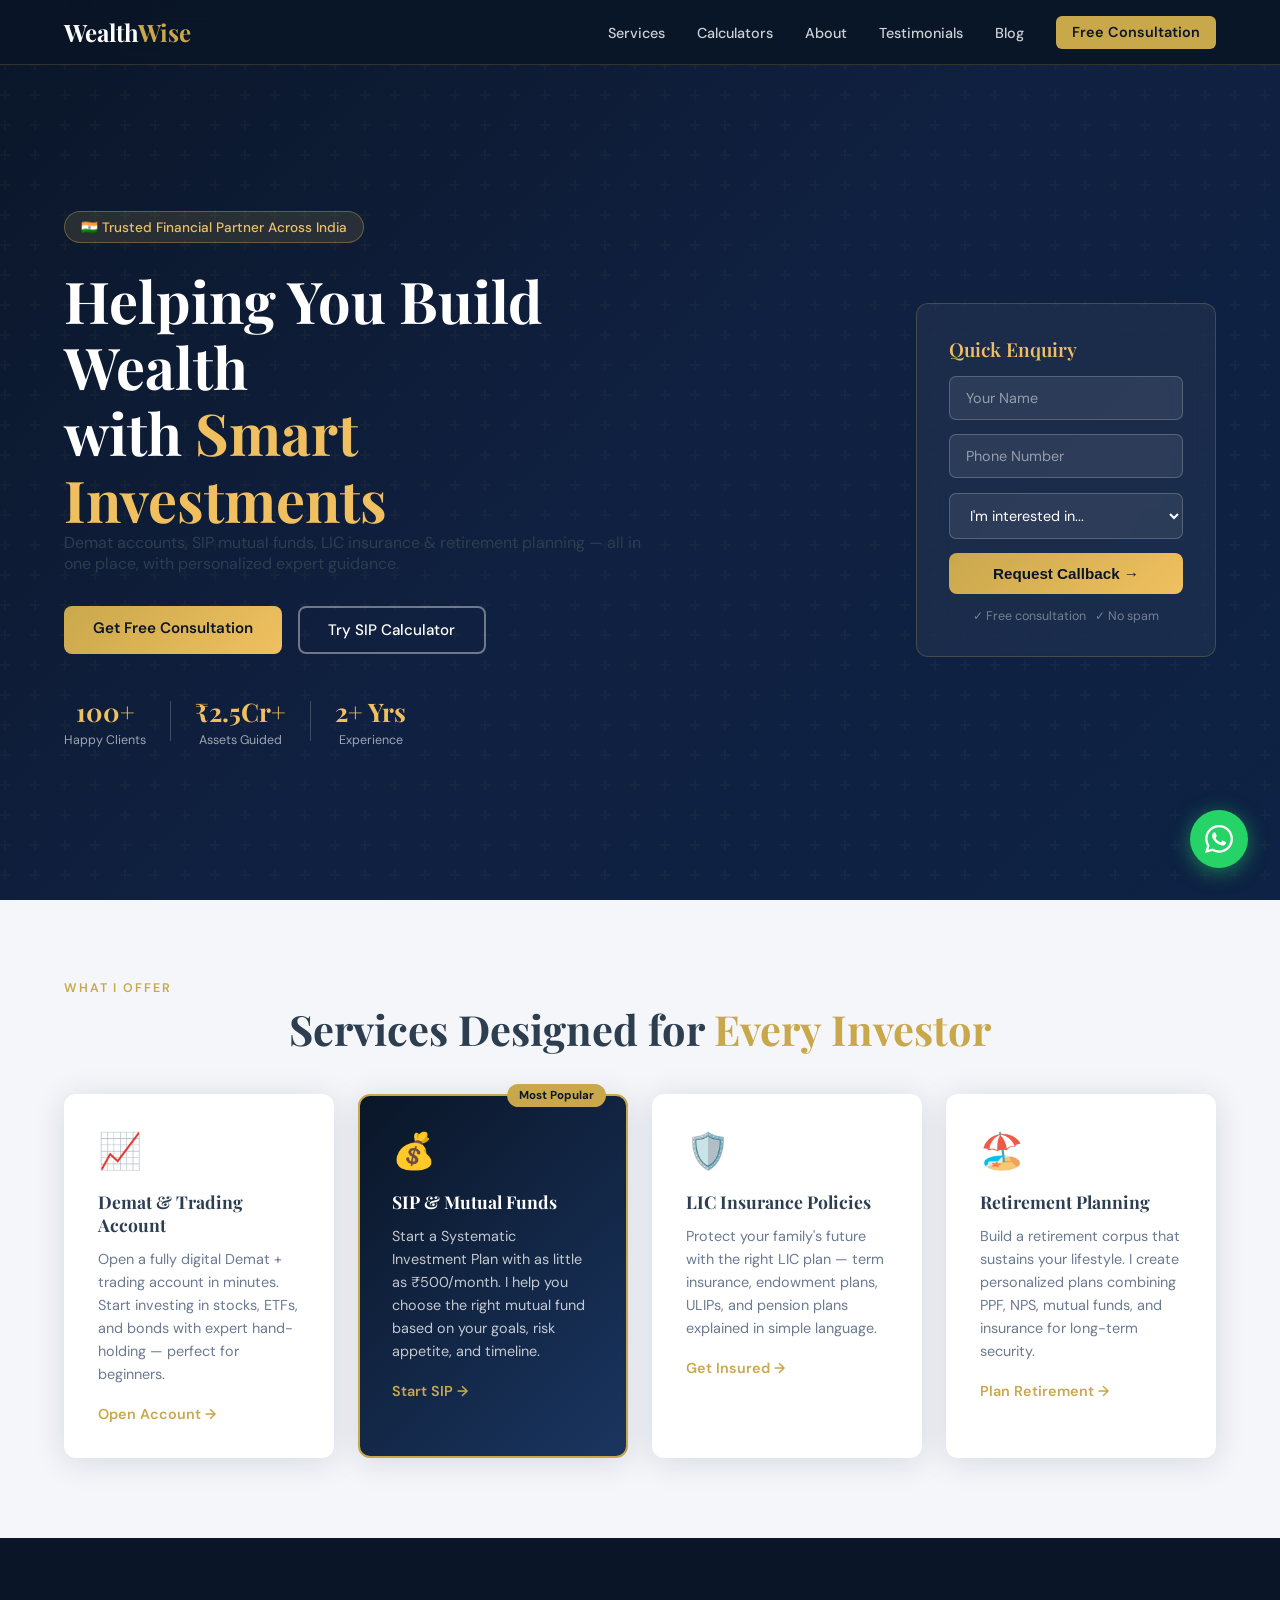
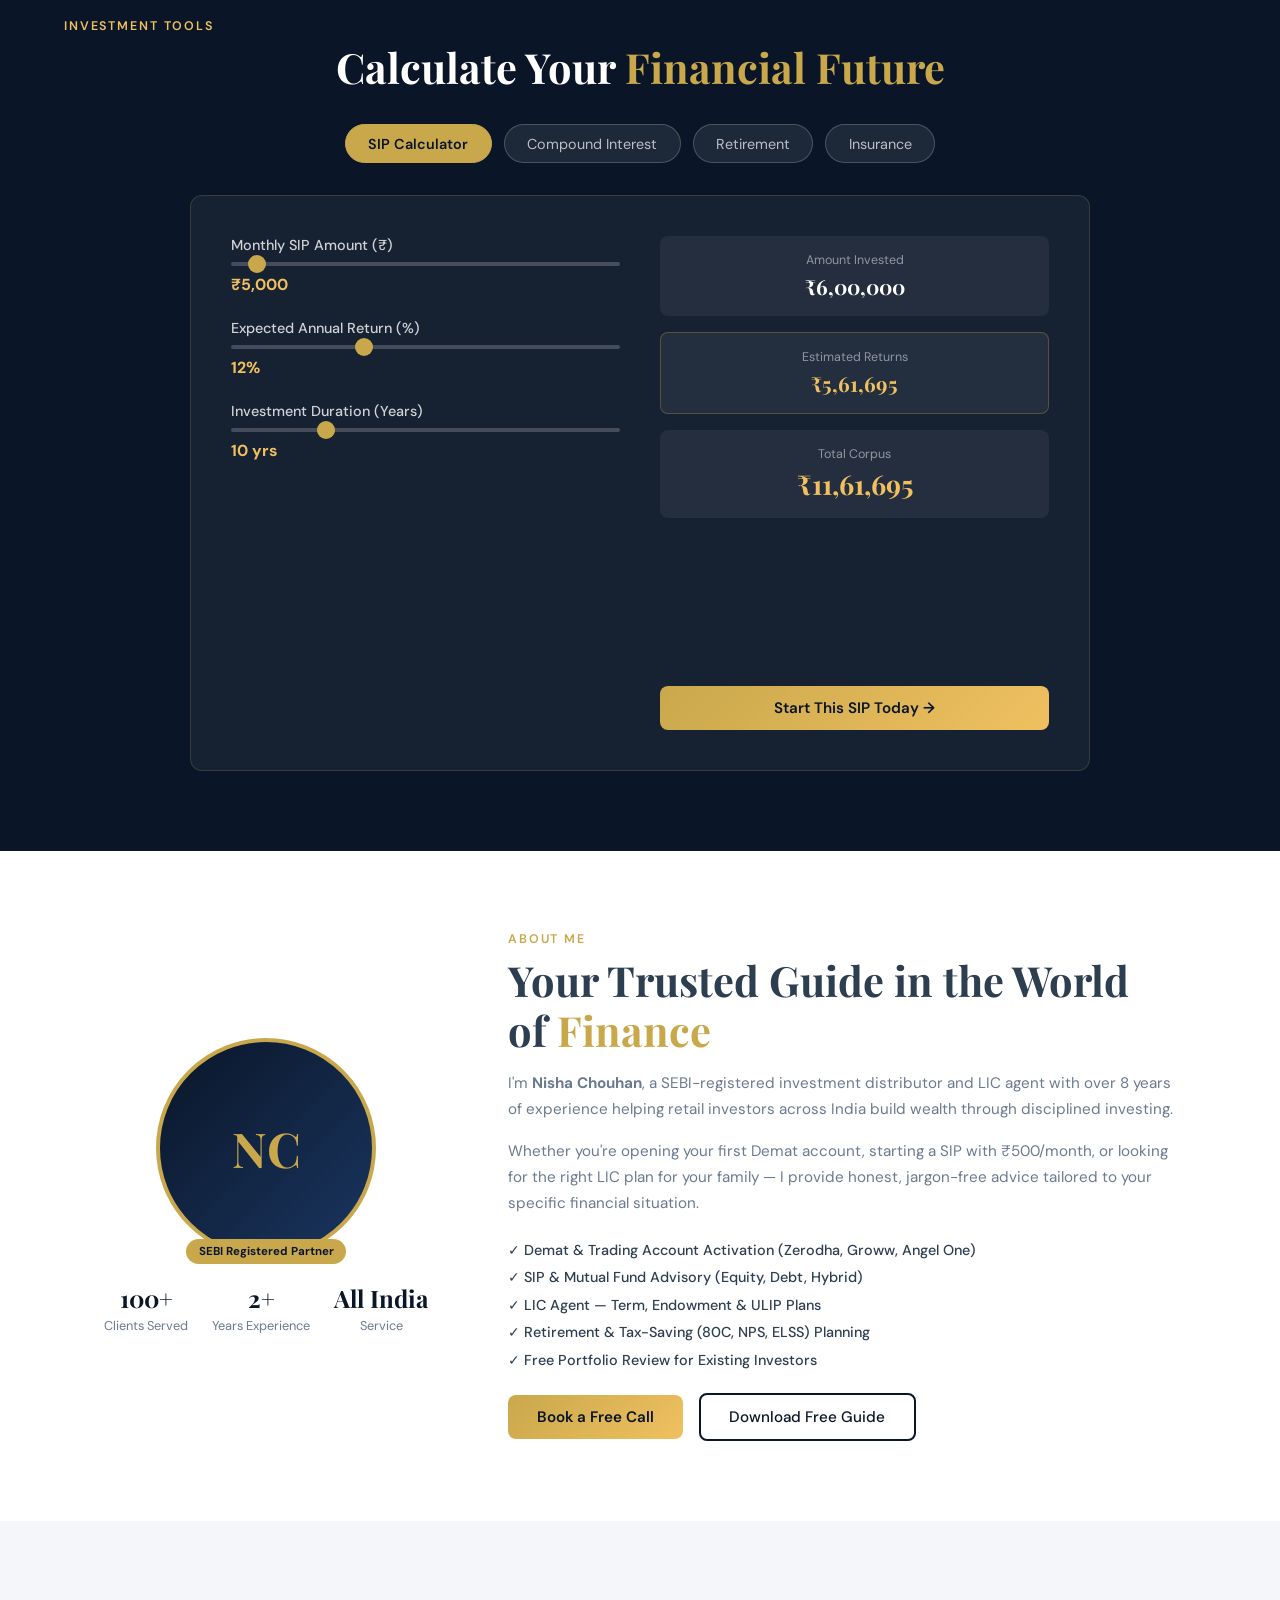
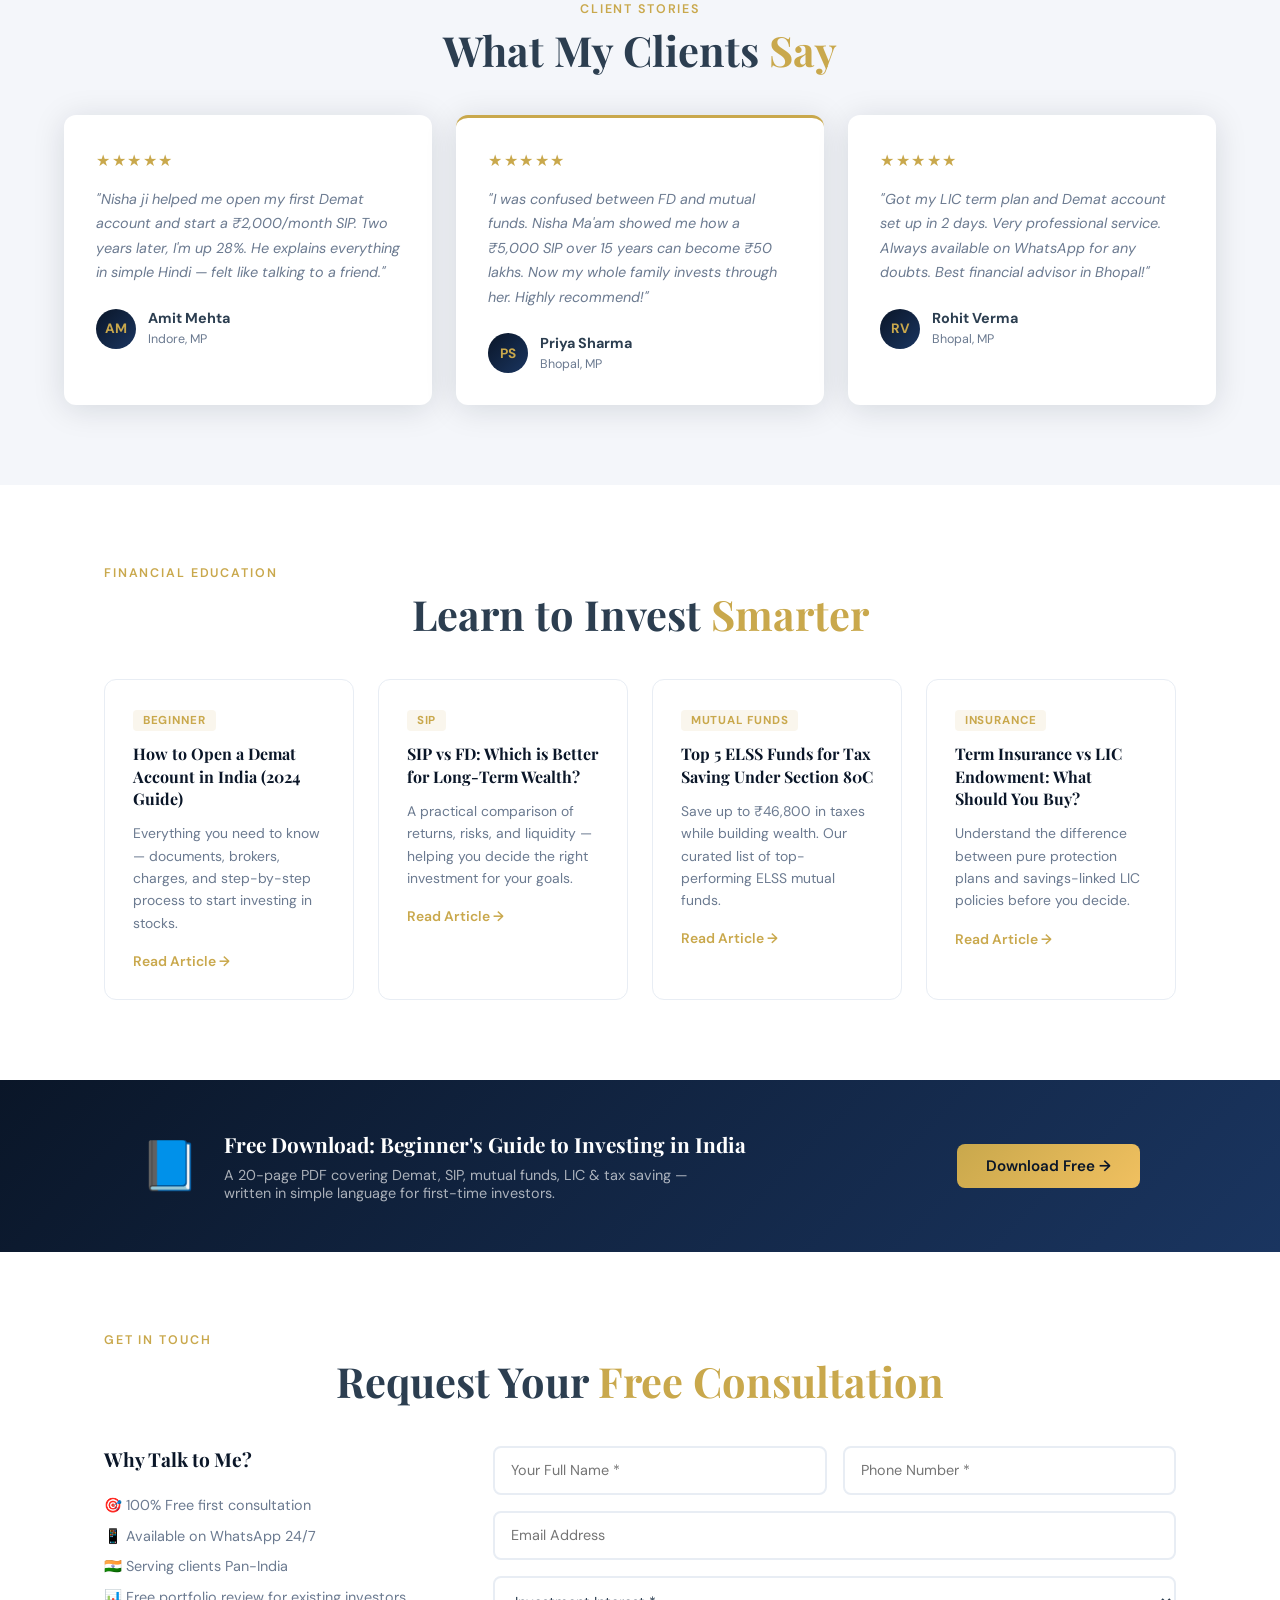
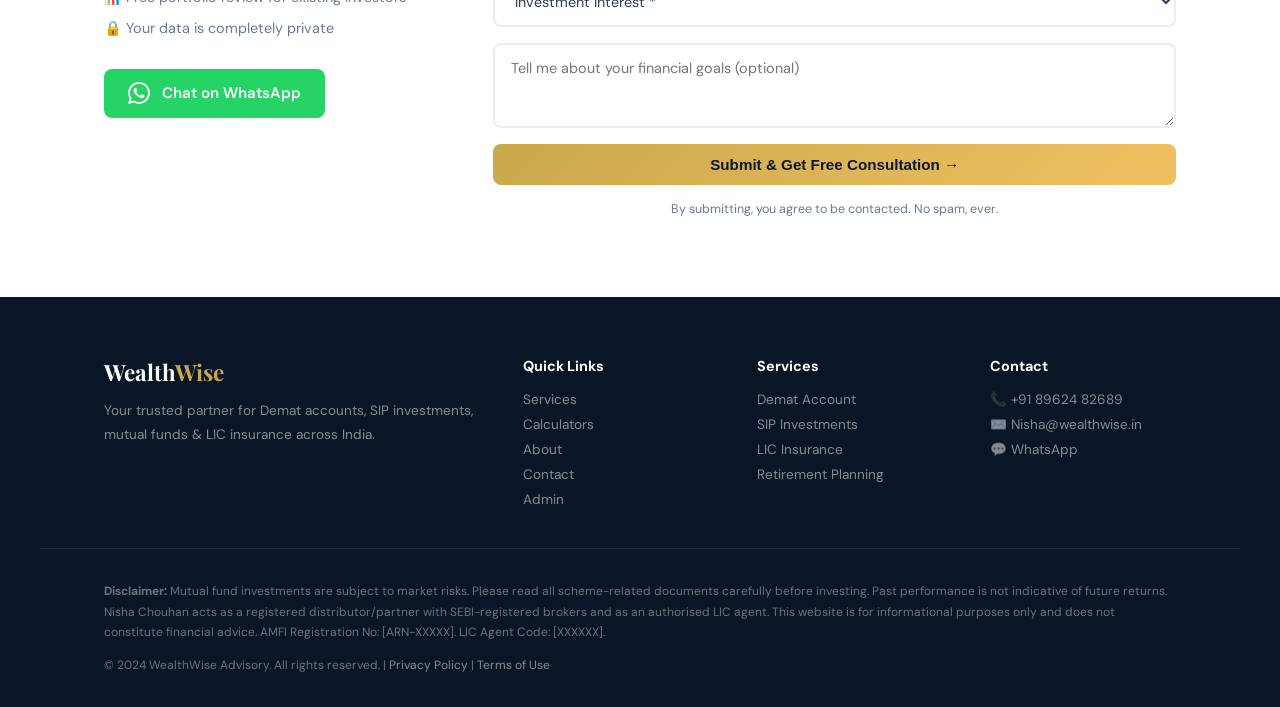
==== commit c010b55b: "Update index.html" ====
--- a/index.html
+++ b/index.html
@@ -182,7 +182,7 @@
 <section id="about">
   <div class="about-img">
     <div class="about-avatar">
-      <div class="aa-initials">RK</div>
+      <div class="aa-initials">NC</div>
       <div class="aa-badge">SEBI Registered Partner</div>
     </div>
     <div class="about-stats">
